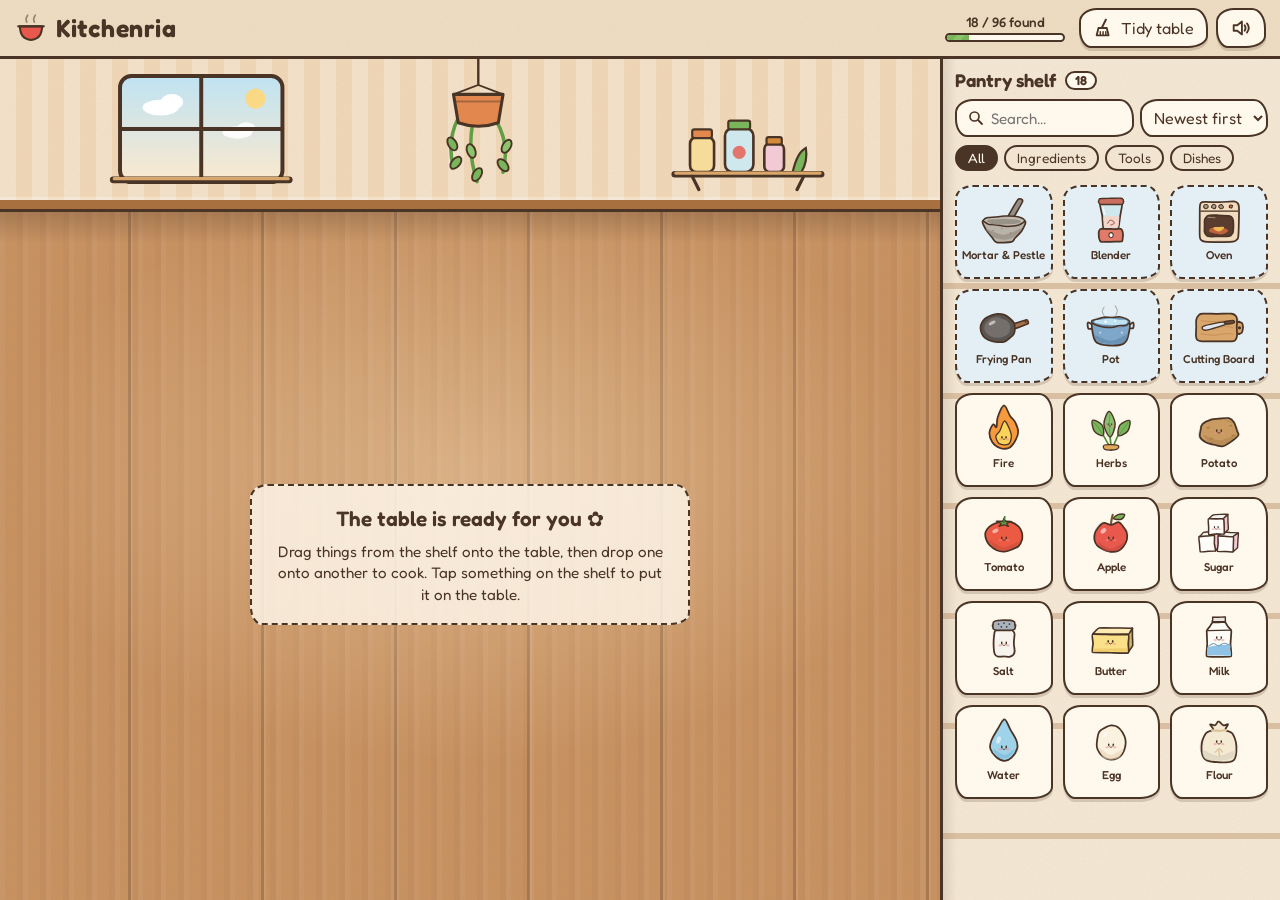
==== game/index.html @ b4787588 "Add one-file index.html that plays by double-clicking, no Terminal - dev/build-standalone.mjs packs " ====
<!doctype html>
<html lang="en">
<head>
  <meta charset="utf-8">
  <meta name="viewport" content="width=device-width, initial-scale=1, viewport-fit=cover">
  <title>Kitchenria</title>
  <meta name="description" content="A cosy cooking discovery game. Combine ingredients and tools to discover new dishes.">
  <meta name="theme-color" content="#f6ead6">
  <link rel="stylesheet" href="css/main.css">
  <script type="module" src="js/main.js"></script>
</head>
<body>
  <a class="skip-link" href="#table" data-i18n="a11y.skip">Skip to the table</a>

  <!-- ===== top bar ===== -->
  <header class="topbar">
    <h1 class="logo">
      <svg viewBox="0 0 40 40" aria-hidden="true"><path d="M7 18 Q7 33 20 34 Q33 33 33 18 Z" fill="#e8584c" stroke="#4a3426" stroke-width="2.4" stroke-linejoin="round"/><path d="M5 18 H35" stroke="#4a3426" stroke-width="2.6" stroke-linecap="round"/><path d="M15 13 q-2 -4 1 -8 M24 13 q-2 -4 1 -8" fill="none" stroke="#4a3426" stroke-width="2" stroke-linecap="round" opacity=".5"/></svg>
      <span data-i18n="app.title">Kitchenria</span>
    </h1>
    <div class="found" aria-live="polite">
      <span id="found-text">…</span>
      <span class="found-track" aria-hidden="true"><span id="found-bar"></span></span>
    </div>
    <div class="top-actions">
      <button id="btn-clear" class="icon-btn" type="button" data-i18n-attr="title:top.clearHint;aria-label:top.clear">
        <svg viewBox="0 0 24 24" aria-hidden="true"><path d="M14 3 L10 11" stroke-width="2.2"/><path d="M6 12 h9 l2 8 h-13 z" stroke-width="2"/><path d="M8 16 v3 M11 16 v3 M14 16 v3" stroke-width="1.6"/></svg>
        <span class="btn-label" data-i18n="top.clear">Tidy table</span>
      </button>
      <button id="btn-sound" class="icon-btn" type="button" aria-pressed="true" data-i18n-attr="aria-label:top.sound">
        <svg viewBox="0 0 24 24" aria-hidden="true"><path d="M4 9 h4 l5 -4 v14 l-5 -4 h-4 z" stroke-width="2"/><path class="wave" d="M16 9 q2 3 0 6 M18.5 7 q4 5 0 10" stroke-width="2"/><path class="cross" d="M16 9 l5 6 M21 9 l-5 6" stroke-width="2"/></svg>
      </button>
    </div>
  </header>

  <main class="layout">
    <!-- ===== kitchen scene: back wall + table ===== -->
    <section class="scene" aria-labelledby="table-title">
      <div class="wall" aria-hidden="true">
        <svg class="window" viewBox="0 0 160 110">
          <defs>
            <linearGradient id="sky" x1="0" y1="0" x2="0" y2="1"><stop offset="0" stop-color="#bfe3f2"/><stop offset="1" stop-color="#fbe9cf"/></linearGradient>
            <clipPath id="glass"><rect x="8" y="8" width="144" height="94" rx="10"/></clipPath>
          </defs>
          <rect x="8" y="8" width="144" height="94" rx="10" fill="url(#sky)" stroke="#4a3426" stroke-width="3.5"/>
          <g clip-path="url(#glass)"><g class="cloud"><ellipse cx="44" cy="36" rx="16" ry="7" fill="#fff"/><ellipse cx="54" cy="31" rx="10" ry="7" fill="#fff"/></g>
          <g class="cloud slow"><ellipse cx="112" cy="58" rx="13" ry="5.5" fill="#fff" opacity=".9"/><ellipse cx="120" cy="54" rx="8" ry="5" fill="#fff" opacity=".9"/></g>
          </g>
          <circle cx="128" cy="28" r="9" fill="#ffd77a" opacity=".9"/>
          <path d="M80 9 V101 M9 55 H151" stroke="#4a3426" stroke-width="3.5"/>
          <path d="M2 100 H158" stroke="#4a3426" stroke-width="6" stroke-linecap="round"/>
          <path d="M3 99 H157" stroke="#d9a66b" stroke-width="3" stroke-linecap="round"/>
        </svg>
        <svg class="plant" viewBox="0 0 70 110">
          <path d="M35 0 V22" stroke="#4a3426" stroke-width="2"/>
          <g class="sway">
            <path d="M18 50 Q8 70 14 92 M30 56 Q26 80 34 104 M50 52 Q62 72 56 96" fill="none" stroke="#5f9e45" stroke-width="3" stroke-linecap="round"/>
            <ellipse cx="13" cy="72" rx="6" ry="3.5" fill="#79b55a" stroke="#4a3426" stroke-width="1.6" transform="rotate(60 13 72)"/>
            <ellipse cx="16" cy="88" rx="6" ry="3.5" fill="#79b55a" stroke="#4a3426" stroke-width="1.6" transform="rotate(-50 16 88)"/>
            <ellipse cx="29" cy="78" rx="6" ry="3.5" fill="#8cc46c" stroke="#4a3426" stroke-width="1.6" transform="rotate(70 29 78)"/>
            <ellipse cx="34" cy="98" rx="6" ry="3.5" fill="#79b55a" stroke="#4a3426" stroke-width="1.6" transform="rotate(-60 34 98)"/>
            <ellipse cx="59" cy="74" rx="6" ry="3.5" fill="#8cc46c" stroke="#4a3426" stroke-width="1.6" transform="rotate(-60 59 74)"/>
            <ellipse cx="56" cy="90" rx="6" ry="3.5" fill="#79b55a" stroke="#4a3426" stroke-width="1.6" transform="rotate(50 56 90)"/>
            <path d="M14 30 H56 L52 54 Q35 60 18 54 Z" fill="#e2884f" stroke="#4a3426" stroke-width="2.6" stroke-linejoin="round"/>
            <path d="M16 36 H54" stroke="#4a3426" stroke-width="1.6" opacity=".4"/>
            <path d="M14 30 L35 22 L56 30" fill="none" stroke="#4a3426" stroke-width="1.6"/>
          </g>
        </svg>
        <svg class="jars" viewBox="0 0 150 80">
          <rect x="22" y="22" width="22" height="32" rx="6" fill="#f6dc9a" stroke="#4a3426" stroke-width="2.4"/><rect x="24" y="15" width="18" height="8" rx="2" fill="#e2884f" stroke="#4a3426" stroke-width="2"/>
          <rect x="54" y="14" width="26" height="40" rx="7" fill="#cfe8ee" stroke="#4a3426" stroke-width="2.4"/><rect x="57" y="7" width="20" height="8" rx="2" fill="#79b55a" stroke="#4a3426" stroke-width="2"/><circle cx="67" cy="36" r="6" fill="#e8584c" opacity=".8"/>
          <rect x="90" y="28" width="18" height="26" rx="5" fill="#f2c9d4" stroke="#4a3426" stroke-width="2.4"/><rect x="92" y="22" width="14" height="7" rx="2" fill="#d48a3a" stroke="#4a3426" stroke-width="2"/>
          <path d="M116 54 q4 -18 12 -22 q2 12 -4 22" fill="#79b55a" stroke="#4a3426" stroke-width="2"/>
          <path d="M8 56 H142" stroke="#4a3426" stroke-width="6" stroke-linecap="round"/><path d="M9 55 H141" stroke="#d9a66b" stroke-width="3" stroke-linecap="round"/>
          <path d="M24 58 L30 70 M126 58 L120 70" stroke="#4a3426" stroke-width="3" stroke-linecap="round"/>
        </svg>
      </div>

      <h2 id="table-title" class="visually-hidden" data-i18n="table.label">Kitchen table</h2>
      <div id="table" class="table" role="application" data-i18n-attr="aria-label:table.label">
        <p id="table-hint" class="table-hint">
          <span class="hint-big" data-i18n="table.empty">The table is ready for you ✿</span>
          <span data-i18n="table.hint"></span>
        </p>
      </div>
      <div id="toasts" class="toasts" aria-live="polite"></div>
    </section>

    <!-- ===== pantry shelf (inventory) ===== -->
    <aside id="shelf" class="shelf" aria-labelledby="shelf-title">
      <div class="shelf-head">
        <button id="shelf-toggle" class="shelf-toggle" type="button" aria-expanded="true" aria-controls="shelf-body">
          <h2 id="shelf-title"><span class="long" data-i18n="shelf.title">Pantry shelf</span><span class="short" data-i18n="shelf.toggle">Shelf</span> <span id="shelf-count" class="count">0</span></h2>
        </button>
        <div class="shelf-tools">
          <label class="search">
            <svg viewBox="0 0 24 24" aria-hidden="true"><circle cx="10" cy="10" r="6" stroke-width="2.2"/><path d="M15 15 L20 20" stroke-width="2.4"/></svg>
            <input id="shelf-search" type="search" autocomplete="off" data-i18n-attr="placeholder:shelf.search;aria-label:shelf.search">
          </label>
          <select id="shelf-sort" data-i18n-attr="aria-label:shelf.sort">
            <option value="found" data-i18n="shelf.sort.found">Newest first</option>
            <option value="oldest" data-i18n="shelf.sort.oldest">Oldest first</option>
            <option value="az" data-i18n="shelf.sort.az">A to Z</option>
            <option value="type" data-i18n="shelf.sort.type">By kind</option>
          </select>
        </div>
      </div>
      <div id="shelf-body" class="shelf-body">
        <div class="filters" role="group" data-i18n-attr="aria-label:shelf.filter">
          <button type="button" data-filter="all" data-i18n="shelf.filter.all">All</button>
          <button type="button" data-filter="ingredient" data-i18n="shelf.filter.ingredient">Ingredients</button>
          <button type="button" data-filter="tool" data-i18n="shelf.filter.tool">Tools</button>
          <button type="button" data-filter="dish" data-i18n="shelf.filter.dish">Dishes</button>
        </div>
        <div id="shelf-grid" class="shelf-grid"></div>
      </div>
    </aside>
  </main>

  <!-- floating layers -->
  <div id="drag-layer" class="drag-layer"></div>
  <div id="fx-layer" class="fx-layer" aria-hidden="true"></div>

  <div id="boot-error" class="boot-error" hidden>
    <p><strong>Oh no, the kitchen didn’t open.</strong></p>
    <p>This copy of the game only works from a website. To play straight from your computer, double-click the <em>index.html</em> in the main Kitchenria folder instead (the one next to README).</p>
  </div>
  <script data-web-only>
    // Opening this file straight from the Finder can't load the game's modules; explain kindly.
    if (location.protocol === 'file:') document.getElementById('boot-error').hidden = false;
  </script>
  <noscript><div class="boot-error"><p>Kitchenria needs JavaScript turned on.</p></div></noscript>
</body>
</html>
---- game/css/main.css ----
/* =====================================================================
   Kitchenria — main stylesheet
   Sections: 1 colours & base · 2 top bar · 3 layout · 4 wall · 5 table
             6 chips · 7 shelf · 8 toasts & sparkles · 9 animations
             10 small screens · 11 reduced motion
   ===================================================================== */

/* ---------- 1. colours & base ---------- */
@font-face {
  font-family: 'Fredoka';
  src: url('../fonts/fredoka.woff2') format('woff2');
  font-weight: 300 700;
  font-display: swap;
}

:root {
  --ink: #4a3426;          /* the "pen" colour for outlines and text */
  --ink-soft: rgba(74, 52, 38, 0.18);
  --paper: #f6ead6;
  --paper-2: #efdfc4;
  --cream: #fff8ec;
  --wood: #c99260;
  --wood-dark: #a8703f;
  --red: #e8584c;
  --green: #79b55a;
  --blue: #7fb6d6;
  --sun: #ffd45e;
  --chip: 104px;           /* size of things on the table (table.js reads this) */
  --tile: 78px;
  --radius-wobbly: 18px 14px 20px 12px / 14px 20px 12px 18px;
  --font: 'Fredoka', ui-rounded, 'SF Pro Rounded', 'Nunito', 'Segoe UI', system-ui, sans-serif;
  --text-scale: 1;
  /* paper grain, drawn by the browser (no image file needed) */
  --grain: url("data:image/svg+xml,%3Csvg xmlns='http://www.w3.org/2000/svg' width='180' height='180'%3E%3Cfilter id='n'%3E%3CfeTurbulence type='fractalNoise' baseFrequency='.85' numOctaves='2' stitchTiles='stitch'/%3E%3CfeColorMatrix values='0 0 0 0 .29 0 0 0 0 .2 0 0 0 0 .15 0 0 0 .09 0'/%3E%3C/filter%3E%3Crect width='100%25' height='100%25' filter='url(%23n)'/%3E%3C/svg%3E");
  color-scheme: light;
}

* { box-sizing: border-box; }
html, body { height: 100%; margin: 0; }
body {
  font-family: var(--font);
  font-size: calc(16px * var(--text-scale));
  color: var(--ink);
  background: var(--paper) var(--grain);
  overflow: hidden;
  display: grid;
  grid-template-rows: auto 1fr;
  height: 100dvh;
  -webkit-tap-highlight-color: transparent;
  user-select: none;
  -webkit-user-select: none;
}
button, input, select { font: inherit; color: inherit; }
button { cursor: pointer; }
svg { overflow: visible; }

:focus-visible { outline: 3px dashed var(--red); outline-offset: 3px; border-radius: 12px; }
.visually-hidden { position: absolute !important; width: 1px; height: 1px; overflow: hidden; clip: rect(0 0 0 0); white-space: nowrap; }
.skip-link { position: absolute; left: 8px; top: -60px; z-index: 50; background: var(--cream); border: 2px solid var(--ink); padding: 6px 12px; border-radius: 10px; }
.skip-link:focus { top: 8px; }

/* ---------- 2. top bar ---------- */
.topbar {
  display: flex; align-items: center; gap: 14px;
  padding: 8px max(14px, env(safe-area-inset-right)) 8px max(14px, env(safe-area-inset-left));
  background: var(--paper-2) var(--grain);
  border-bottom: 3px solid var(--ink);
  position: relative; z-index: 5;
}
.logo { display: flex; align-items: center; gap: 8px; margin: 0; font-size: 1.55rem; font-weight: 650; letter-spacing: .5px; }
.logo svg { width: 34px; height: 34px; }
.found { display: flex; flex-direction: column; gap: 3px; font-size: .85rem; font-weight: 500; margin-left: auto; min-width: 120px; text-align: center; }
.found-track { display: block; height: 9px; border: 2px solid var(--ink); border-radius: 99px; background: var(--cream); overflow: hidden; }
#found-bar { display: block; height: 100%; width: 0; background: repeating-linear-gradient(-45deg, var(--green) 0 6px, #8cc46c 6px 12px); transition: width .6s ease; }
.top-actions { display: flex; gap: 8px; }
.icon-btn {
  display: inline-flex; align-items: center; gap: 6px;
  min-height: 40px; padding: 6px 12px;
  background: var(--cream); border: 2.5px solid var(--ink); border-radius: var(--radius-wobbly);
  box-shadow: 0 3px 0 var(--ink-soft);
  transition: transform .12s ease, box-shadow .12s ease;
}
.icon-btn:hover { transform: translateY(-1px); box-shadow: 0 4px 0 var(--ink-soft); }
.icon-btn:active { transform: translateY(2px); box-shadow: 0 1px 0 var(--ink-soft); }
.icon-btn svg { width: 22px; height: 22px; fill: none; stroke: var(--ink); stroke-linecap: round; stroke-linejoin: round; }
#btn-sound .cross { display: none; }
#btn-sound.off .cross { display: inline; }
#btn-sound.off .wave { display: none; }

/* ---------- 3. layout ---------- */
.layout {
  display: grid;
  grid-template-columns: minmax(0, 1fr) minmax(260px, 340px);
  min-height: 0;
}
.scene { position: relative; display: flex; flex-direction: column; min-height: 0; min-width: 0; }

/* ---------- 4. the back wall ---------- */
.wall {
  flex: 0 0 auto;
  height: clamp(78px, 17vh, 150px);
  display: flex; align-items: flex-end; justify-content: space-around;
  padding: 0 4%;
  background:
    var(--grain),
    repeating-linear-gradient(90deg, rgba(255, 255, 255, .28) 0 16px, transparent 16px 32px),
    #f2d9b8;
  border-bottom: 9px solid var(--wood-dark);
  box-shadow: inset 0 -3px 0 rgba(255, 255, 255, .25), 0 3px 0 var(--ink);
  position: relative; z-index: 1;
  overflow: hidden;
}
.wall .window { height: 88%; align-self: center; }
.wall .plant { height: 92%; align-self: flex-start; }
.wall .jars { height: 62%; }
.plant .sway { transform-origin: 35px 22px; animation: sway 7s ease-in-out infinite; }
.window .cloud { animation: drift 38s linear infinite; }
.window .cloud.slow { animation-duration: 60s; animation-delay: -20s; }

/* ---------- 5. the table ---------- */
.table {
  flex: 1 1 auto;
  position: relative;
  overflow: hidden;
  touch-action: none;
  background:
    radial-gradient(ellipse 70% 60% at 50% 38%, rgba(255, 238, 205, .34), transparent 70%),
    linear-gradient(to bottom, rgba(74, 52, 38, .28), transparent 34px),
    var(--grain),
    repeating-linear-gradient(90deg, transparent 0 128px, rgba(74, 52, 38, .26) 128px 131px, rgba(255, 255, 255, .08) 131px 133px),
    repeating-linear-gradient(90deg, rgba(255, 255, 255, .045) 0 5px, transparent 5px 17px, rgba(74, 52, 38, .04) 17px 23px),
    var(--wood);
}
.table-hint {
  position: absolute; inset: 0; margin: auto;
  width: min(440px, 86%); height: fit-content;
  display: flex; flex-direction: column; gap: 8px;
  padding: 18px 22px; text-align: center; line-height: 1.4;
  background: rgba(255, 248, 236, .82); border: 2.5px dashed var(--ink); border-radius: var(--radius-wobbly);
  font-size: .95rem; pointer-events: none;
}
.table-hint[hidden] { display: none; }
.hint-big { font-size: 1.3rem; font-weight: 600; }

/* ---------- 6. chips (things on the table) ---------- */
.chip {
  position: absolute;
  width: var(--chip);
  translate: -50% -50%;
  display: flex; flex-direction: column; align-items: center;
  padding: 0; border: 0; background: none;
  touch-action: none;
  transition: scale .2s ease, opacity .2s ease, filter .2s ease;
  z-index: 1;
}
.chip:hover { z-index: 2; }
.chip-art {
  display: block;
  width: calc(var(--chip) * .8); height: calc(var(--chip) * .8);
  transform-origin: 50% 90%;
  filter: drop-shadow(0 5px 0 rgba(74, 52, 38, .2));
  transition: transform .15s ease;
}
.doodle { width: 100%; height: 100%; display: block; }
.doodle-img { object-fit: contain; }
.chip-name {
  margin-top: -3px;
  max-width: calc(var(--chip) * 1.5);
  padding: 1px 9px 2px;
  font-size: calc(.74rem * var(--text-scale)); font-weight: 550; line-height: 1.25;
  white-space: nowrap; overflow: hidden; text-overflow: ellipsis;
  background: var(--cream); border: 2px solid var(--ink); border-radius: 99px;
}
.chip.type-tool .chip-name { background: #e3eff5; border-style: dashed; }
.chip.type-dish .chip-name { background: #fff1c9; }
.chip:hover .chip-art { transform: translateY(-2px) rotate(-2deg); }
.chip.target .chip-art { transform: scale(1.14); filter: drop-shadow(0 0 0 transparent) drop-shadow(0 0 10px rgba(255, 230, 140, .95)); }
.chip.target .chip-name { background: var(--sun); }
.chip.selected .chip-art { transform: translateY(-6px) scale(1.06); }
.chip.selected::before {
  content: ''; position: absolute; left: 50%; top: 40%; translate: -50% -50%;
  width: calc(var(--chip) * .98); height: calc(var(--chip) * .98);
  border: 3px dashed var(--red); border-radius: 50%;
  animation: spin 9s linear infinite;
}
.chip.lifted { opacity: .25; }
.chip.vanish { scale: .1; opacity: 0; pointer-events: none; }
.chip.dragging { position: fixed; z-index: 100; pointer-events: none; scale: 1.08; rotate: -4deg; }
.chip.dragging .chip-art { filter: drop-shadow(0 14px 4px rgba(74, 52, 38, .22)); }
.chip.is-new::after {
  content: attr(data-new-label);
  position: absolute; top: -6px; right: -4px;
  padding: 1px 7px; font-size: .7rem; font-weight: 650; color: #fff;
  background: var(--red); border: 2px solid var(--ink); border-radius: 99px; rotate: 10deg;
  animation: pulse 1.2s ease-in-out infinite;
}
.chip .steam-wisp { animation: steam 2.8s ease-in-out infinite; }
.chip .steam-wisp.w1 { animation-delay: -.9s; }
.chip .steam-wisp.w2 { animation-delay: -1.8s; }
.chip .eye { transform-box: fill-box; transform-origin: center; animation: blink 6s infinite; animation-delay: var(--blink, 0s); }

.drag-layer, .fx-layer { position: fixed; inset: 0; pointer-events: none; z-index: 90; }
.fx-layer { z-index: 95; }

/* ---------- 7. the pantry shelf ---------- */
.shelf {
  min-width: 0;
  display: flex; flex-direction: column; min-height: 0;
  background:
    var(--grain),
    linear-gradient(90deg, rgba(74, 52, 38, .12), transparent 14px),
    var(--paper);
  border-left: 3px solid var(--ink);
  position: relative; z-index: 3;
}
.shelf-head { padding: 10px 12px 6px; display: flex; flex-direction: column; gap: 8px; }
.shelf-toggle { all: unset; cursor: default; }
.shelf-toggle h2 { margin: 0; font-size: 1.15rem; font-weight: 620; display: flex; align-items: center; gap: 8px; }
.shelf-toggle .short { display: none; }
.count { font-size: .8rem; padding: 0 8px; border: 2px solid var(--ink); border-radius: 99px; background: var(--cream); }
.shelf-tools { display: flex; gap: 6px; }
.search {
  flex: 1; display: flex; align-items: center; gap: 6px; min-width: 0;
  padding: 0 10px; background: var(--cream); border: 2.5px solid var(--ink); border-radius: var(--radius-wobbly);
}
.search svg { width: 18px; height: 18px; flex: none; fill: none; stroke: var(--ink); stroke-linecap: round; }
.search input { flex: 1; min-width: 0; border: 0; background: none; padding: 7px 0; outline: none; font-size: .95rem; }
.shelf-tools select {
  max-width: 42%;
  padding: 6px 8px; background: var(--cream); border: 2.5px solid var(--ink); border-radius: var(--radius-wobbly);
}
.shelf-body { display: flex; flex-direction: column; min-height: 0; flex: 1; }
.filters { display: flex; gap: 6px; padding: 2px 12px 8px; overflow-x: auto; scrollbar-width: none; }
.filters button {
  flex: none; padding: 3px 11px; font-size: .85rem;
  background: transparent; border: 2px solid var(--ink); border-radius: 99px;
}
.filters button[aria-pressed="true"] { background: var(--ink); color: var(--cream); }

.shelf-grid {
  flex: 1; min-height: 0;
  overflow-y: auto; overscroll-behavior: contain;
  display: grid; grid-template-columns: repeat(auto-fill, minmax(var(--tile), 1fr)); align-content: start;
  gap: 10px; padding: 6px 12px 18px;
  /* wooden shelf boards behind the tiles */
  background: repeating-linear-gradient(to bottom, transparent 0 104px, rgba(168, 112, 63, .32) 104px 110px);
  background-attachment: local;
  scrollbar-width: thin; scrollbar-color: var(--wood-dark) transparent;
}
.tile {
  position: relative;
  display: flex; flex-direction: column; align-items: center; gap: 2px;
  padding: 6px 4px 6px; min-height: 94px;
  background: var(--cream); border: 2.5px solid var(--ink); border-radius: var(--radius-wobbly);
  box-shadow: 0 3px 0 var(--ink-soft);
  touch-action: pan-y; /* side shelf scrolls up/down; sideways pulls an item out */
  transition: transform .12s ease, box-shadow .12s ease;
}
.tile:hover { transform: translateY(-2px) rotate(-1deg); box-shadow: 0 5px 0 var(--ink-soft); }
.tile:active { transform: translateY(1px); }
.tile-art { width: 54px; height: 54px; flex: none; pointer-events: none; }
.tile-name { font-size: calc(.72rem * var(--text-scale)); font-weight: 520; line-height: 1.15; text-align: center; pointer-events: none;
  display: -webkit-box; -webkit-line-clamp: 2; line-clamp: 2; -webkit-box-orient: vertical; overflow: hidden; }
.tile.type-tool { background: #e3eff5; border-style: dashed; }
.tile.type-dish { background: #fff6dc; }
.tag-new {
  position: absolute; top: -8px; right: -6px; z-index: 1;
  padding: 0 6px; font-size: .66rem; font-weight: 650; color: #fff;
  background: var(--red); border: 2px solid var(--ink); border-radius: 99px; rotate: 8deg;
  animation: pulse 1.6s ease-in-out infinite;
}
.shelf-empty { grid-column: 1 / -1; text-align: center; opacity: .7; padding: 20px 8px; }

/* ---------- 8. toasts & sparkles ---------- */
.toasts {
  position: absolute; z-index: 20;
  top: calc(clamp(78px, 17vh, 150px) + 18px); left: 50%; translate: -50% 0;
  width: min(420px, 92%);
  display: flex; flex-direction: column; align-items: center; gap: 8px;
  pointer-events: none;
}
.toast {
  display: flex; align-items: center; gap: 12px;
  padding: 8px 16px; max-width: 100%;
  background: var(--cream); border: 2.5px solid var(--ink); border-radius: var(--radius-wobbly);
  box-shadow: 0 4px 0 var(--ink-soft);
  font-size: .9rem; line-height: 1.3;
  animation: toast-in .35s cubic-bezier(.3, 1.6, .5, 1);
}
.toast.leaving { opacity: 0; translate: 0 -8px; transition: opacity .35s ease, translate .35s ease; }
.toast-text { display: flex; flex-direction: column; }
.toast-text strong { font-weight: 620; font-size: 1.05rem; }
.toast-new { background: #fff3c4; padding: 10px 18px 10px 12px; }
.toast-art { width: 58px; height: 58px; flex: none; animation: wiggle 1.2s ease-in-out 2; }
.toast-soft { background: rgba(255, 248, 236, .92); font-size: .85rem; }

.spark {
  position: fixed; width: 14px; height: 14px; translate: -50% -50%;
  background: var(--c);
  clip-path: polygon(50% 0, 61% 39%, 100% 50%, 61% 61%, 50% 100%, 39% 61%, 0 50%, 39% 39%);
  filter: drop-shadow(0 0 1px var(--ink));
  animation: spark .85s cubic-bezier(.2, .8, .3, 1) forwards;
}
.spark-ring {
  position: fixed; width: 20px; height: 20px; translate: -50% -50%;
  border: 3px solid var(--sun); border-radius: 50%;
  animation: ring .7s ease-out forwards;
}

.boot-error {
  position: fixed; inset: 0; z-index: 200; display: grid; place-content: center; text-align: center;
  padding: 24px; background: var(--paper) var(--grain); font-size: 1.1rem; line-height: 1.5;
}
.boot-error[hidden] { display: none; }

/* ---------- 9. animations ---------- */
.chip.pop .chip-art { animation: pop .45s cubic-bezier(.3, 1.6, .5, 1); }
.chip.squash .chip-art { animation: squash .4s ease-out; }
.chip.wiggle .chip-art { animation: wiggle .45s ease-in-out; }

@keyframes pop { 0% { transform: scale(.2); } 60% { transform: scale(1.22, .9); } 80% { transform: scale(.95, 1.06); } 100% { transform: scale(1); } }
@keyframes squash { 0% { transform: scale(1.2, .8); } 40% { transform: scale(.92, 1.1); } 70% { transform: scale(1.04, .97); } 100% { transform: scale(1); } }
@keyframes wiggle { 0%, 100% { transform: rotate(0); } 25% { transform: rotate(-9deg); } 50% { transform: rotate(7deg); } 75% { transform: rotate(-4deg); } }
@keyframes spark { from { transform: scale(var(--s)) rotate(0); opacity: 1; } to { transform: translate(var(--dx), var(--dy)) scale(0) rotate(200deg); opacity: .6; } }
@keyframes ring { from { width: 20px; height: 20px; opacity: .9; } to { width: 170px; height: 170px; opacity: 0; border-width: 1px; } }
@keyframes toast-in { from { opacity: 0; translate: 0 -14px; scale: .9; } to { opacity: 1; translate: 0 0; scale: 1; } }
@keyframes pulse { 0%, 100% { scale: 1; } 50% { scale: 1.12; } }
@keyframes spin { to { rotate: 360deg; } }
@keyframes sway { 0%, 100% { transform: rotate(-3deg); } 50% { transform: rotate(3deg); } }
@keyframes drift { from { transform: translateX(-60px); } to { transform: translateX(120px); } }
@keyframes steam { 0% { transform: translateY(2px); opacity: 0; } 30% { opacity: .4; } 100% { transform: translateY(-9px); opacity: 0; } }
@keyframes blink { 0%, 95%, 100% { transform: scaleY(1); } 97% { transform: scaleY(.1); } }

/* ---------- 10. small screens: shelf moves to the bottom ---------- */
@media (max-width: 760px), (max-height: 520px) and (orientation: portrait) {
  :root { --chip: 88px; --tile: 70px; }
  .topbar { gap: 8px; padding-top: max(6px, env(safe-area-inset-top)); }
  .logo { font-size: 1.2rem; }
  .logo svg { width: 28px; height: 28px; }
  .found { min-width: 90px; font-size: .75rem; }
  .btn-label { display: none; }
  .icon-btn { padding: 6px 9px; }
  .layout { grid-template-columns: minmax(0, 1fr); grid-template-rows: minmax(0, 1fr) auto; }
  .wall { height: clamp(64px, 12vh, 100px); }
  .toasts { top: calc(clamp(64px, 12vh, 100px) + 10px); }
  .shelf { border-left: 0; border-top: 3px solid var(--ink); padding-bottom: env(safe-area-inset-bottom); }
  .shelf-head { flex-direction: row; align-items: center; gap: 8px; padding: 8px 10px 4px; }
  .shelf-toggle { cursor: pointer; flex: none; }
  .shelf-toggle h2 { font-size: 1rem; }
  .shelf-toggle .long { display: none; }
  .shelf-toggle .short { display: inline; }
  .search input { font-size: 16px; } /* 16px stops iPhones from zooming in */
  .shelf-toggle h2::after { content: '▾'; font-size: .9rem; transition: rotate .2s; }
  .shelf.folded .shelf-toggle h2::after { rotate: 180deg; }
  .shelf.folded .shelf-body { display: none; }
  .shelf-tools { flex: 1; min-width: 0; }
  .shelf-tools select { max-width: none; flex: none; font-size: .8rem; padding: 6px 4px; }
  .filters { padding: 2px 10px 6px; }
  /* tiles scroll sideways in two rows; pulling a tile upwards drags it onto the table */
  .shelf-grid {
    flex: none; height: calc(2 * 92px + 22px);
    grid-auto-flow: column; grid-template-columns: none; grid-template-rows: repeat(2, 88px); grid-auto-columns: var(--tile);
    overflow-x: auto; overflow-y: hidden; gap: 8px; padding: 6px 10px 12px;
    background: none;
  }
  .tile { min-height: 0; touch-action: pan-x; padding: 4px 3px; }
  .tile-art { width: 46px; height: 46px; }
}

/* ---------- 11. reduced motion ---------- */
@media (prefers-reduced-motion: reduce) {
  *, *::before, *::after { animation-duration: .001ms !important; animation-iteration-count: 1 !important; transition-duration: .001ms !important; }
}
.reduce-motion *, .reduce-motion *::before, .reduce-motion *::after { animation-duration: .001ms !important; animation-iteration-count: 1 !important; transition-duration: .001ms !important; }
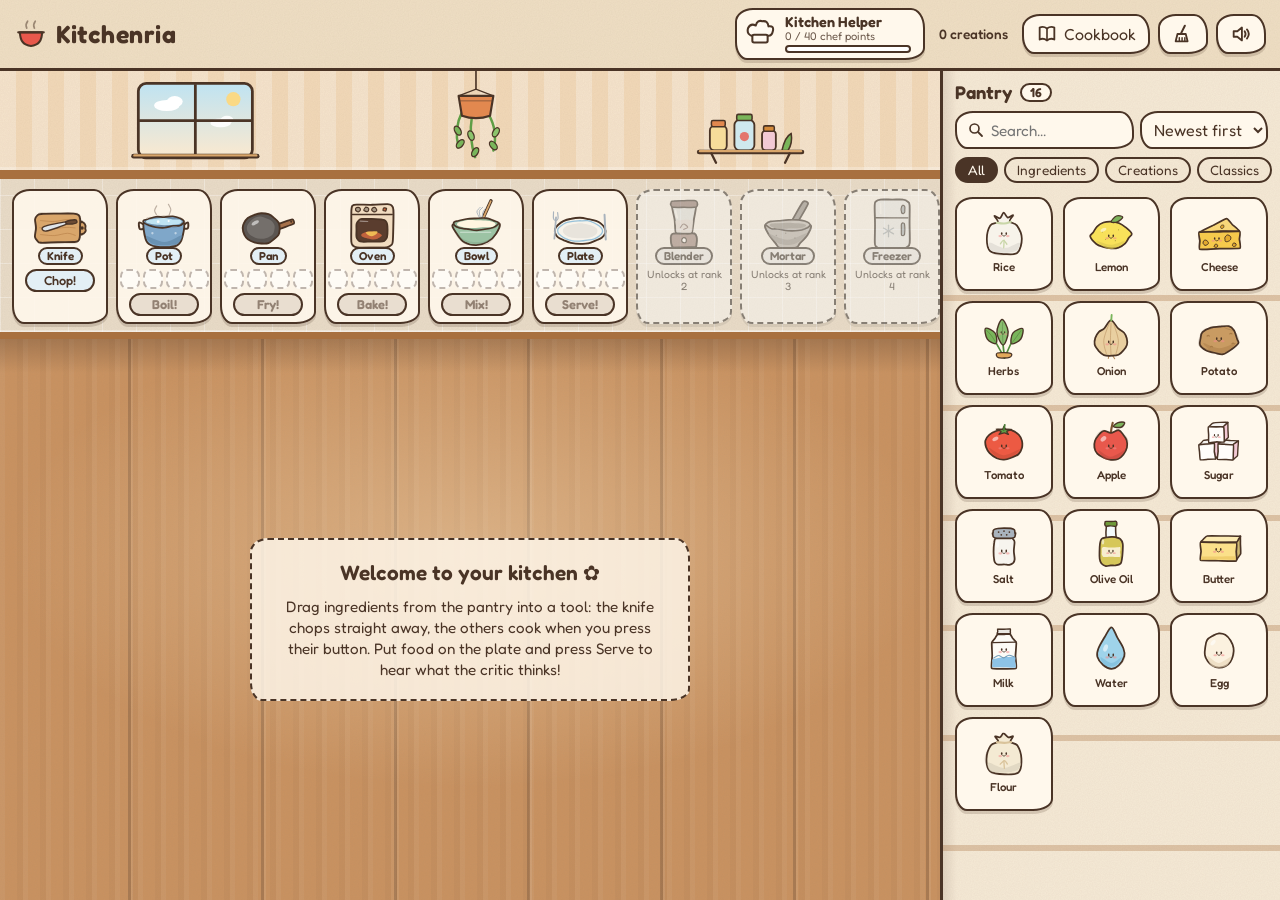
==== commit 35904404: "Rework into an Infinite Kitchen-style cooking game Replace the Infinite Craft pair-combining with a " ====
--- a/game/index.html
+++ b/game/index.html
@@ -4,7 +4,7 @@
   <meta charset="utf-8">
   <meta name="viewport" content="width=device-width, initial-scale=1, viewport-fit=cover">
   <title>Kitchenria</title>
-  <meta name="description" content="A cosy cooking discovery game. Combine ingredients and tools to discover new dishes.">
+  <meta name="description" content="A cosy cooking game with endless recipes. Chop, boil, fry and bake anything, then serve it to the critic.">
   <meta name="theme-color" content="#f6ead6">
   <link rel="stylesheet" href="css/main.css">
   <script type="module" src="js/main.js"></script>
@@ -18,14 +18,21 @@
       <svg viewBox="0 0 40 40" aria-hidden="true"><path d="M7 18 Q7 33 20 34 Q33 33 33 18 Z" fill="#e8584c" stroke="#4a3426" stroke-width="2.4" stroke-linejoin="round"/><path d="M5 18 H35" stroke="#4a3426" stroke-width="2.6" stroke-linecap="round"/><path d="M15 13 q-2 -4 1 -8 M24 13 q-2 -4 1 -8" fill="none" stroke="#4a3426" stroke-width="2" stroke-linecap="round" opacity=".5"/></svg>
       <span data-i18n="app.title">Kitchenria</span>
     </h1>
-    <div class="found" aria-live="polite">
-      <span id="found-text">…</span>
-      <span class="found-track" aria-hidden="true"><span id="found-bar"></span></span>
-    </div>
+    <button id="btn-rank" class="rank-pill" type="button" aria-live="polite">
+      <span class="rank-hat" aria-hidden="true">
+        <svg viewBox="0 0 40 40"><path d="M10 22 Q4 20 6 13 Q9 7 15 10 Q17 3 23 5 Q29 4 30 11 Q37 10 35 17 Q34 22 30 22 Z" fill="#fffaf2" stroke="#4a3426" stroke-width="2.4" stroke-linejoin="round"/><rect x="11" y="21" width="18" height="9" rx="2" fill="#fffaf2" stroke="#4a3426" stroke-width="2.4"/></svg>
+      </span>
+      <span class="rank-text"><strong id="rank-name">…</strong><span id="rank-points">…</span></span>
+      <span class="rank-track" aria-hidden="true"><span id="rank-bar"></span></span>
+    </button>
+    <span id="creations-text" class="creations"></span>
     <div class="top-actions">
+      <button id="btn-book" class="icon-btn" type="button" data-i18n-attr="aria-label:top.book;title:top.book">
+        <svg viewBox="0 0 24 24" aria-hidden="true"><path d="M4 5 q4 -2 8 1 q4 -3 8 -1 v13 q-4 -2 -8 1 q-4 -3 -8 -1 z" stroke-width="2"/><path d="M12 6 v13" stroke-width="1.8"/></svg>
+        <span class="btn-label" data-i18n="top.book">Cookbook</span>
+      </button>
       <button id="btn-clear" class="icon-btn" type="button" data-i18n-attr="title:top.clearHint;aria-label:top.clear">
         <svg viewBox="0 0 24 24" aria-hidden="true"><path d="M14 3 L10 11" stroke-width="2.2"/><path d="M6 12 h9 l2 8 h-13 z" stroke-width="2"/><path d="M8 16 v3 M11 16 v3 M14 16 v3" stroke-width="1.6"/></svg>
-        <span class="btn-label" data-i18n="top.clear">Tidy table</span>
       </button>
       <button id="btn-sound" class="icon-btn" type="button" aria-pressed="true" data-i18n-attr="aria-label:top.sound">
         <svg viewBox="0 0 24 24" aria-hidden="true"><path d="M4 9 h4 l5 -4 v14 l-5 -4 h-4 z" stroke-width="2"/><path class="wave" d="M16 9 q2 3 0 6 M18.5 7 q4 5 0 10" stroke-width="2"/><path class="cross" d="M16 9 l5 6 M21 9 l-5 6" stroke-width="2"/></svg>
@@ -76,10 +83,11 @@
         </svg>
       </div>
 
-      <h2 id="table-title" class="visually-hidden" data-i18n="table.label">Kitchen table</h2>
+      <div id="stations" class="stations" role="group" data-i18n-attr="aria-label:stations.label"></div>
+      <h2 id="table-title" class="visually-hidden" data-i18n="table.label">Kitchen counter</h2>
       <div id="table" class="table" role="application" data-i18n-attr="aria-label:table.label">
         <p id="table-hint" class="table-hint">
-          <span class="hint-big" data-i18n="table.empty">The table is ready for you ✿</span>
+          <span class="hint-big" data-i18n="table.empty">Welcome to your kitchen ✿</span>
           <span data-i18n="table.hint"></span>
         </p>
       </div>
@@ -90,7 +98,7 @@
     <aside id="shelf" class="shelf" aria-labelledby="shelf-title">
       <div class="shelf-head">
         <button id="shelf-toggle" class="shelf-toggle" type="button" aria-expanded="true" aria-controls="shelf-body">
-          <h2 id="shelf-title"><span class="long" data-i18n="shelf.title">Pantry shelf</span><span class="short" data-i18n="shelf.toggle">Shelf</span> <span id="shelf-count" class="count">0</span></h2>
+          <h2 id="shelf-title"><span data-i18n="shelf.title">Pantry</span> <span id="shelf-count" class="count">0</span></h2>
         </button>
         <div class="shelf-tools">
           <label class="search">
@@ -109,13 +117,17 @@
         <div class="filters" role="group" data-i18n-attr="aria-label:shelf.filter">
           <button type="button" data-filter="all" data-i18n="shelf.filter.all">All</button>
           <button type="button" data-filter="ingredient" data-i18n="shelf.filter.ingredient">Ingredients</button>
-          <button type="button" data-filter="tool" data-i18n="shelf.filter.tool">Tools</button>
-          <button type="button" data-filter="dish" data-i18n="shelf.filter.dish">Dishes</button>
+          <button type="button" data-filter="creation" data-i18n="shelf.filter.creation">Creations</button>
+          <button type="button" data-filter="signature" data-i18n="shelf.filter.signature">Classics</button>
         </div>
         <div id="shelf-grid" class="shelf-grid"></div>
       </div>
     </aside>
   </main>
+
+  <!-- pop-up windows -->
+  <dialog id="review" class="sheet review"></dialog>
+  <dialog id="cookbook" class="sheet cookbook"></dialog>
 
   <!-- floating layers -->
   <div id="drag-layer" class="drag-layer"></div>
--- a/game/css/main.css
+++ b/game/css/main.css
@@ -25,7 +25,8 @@
   --green: #79b55a;
   --blue: #7fb6d6;
   --sun: #ffd45e;
-  --chip: 104px;           /* size of things on the table (table.js reads this) */
+  --chip: 96px;            /* size of things on the counter (table.js reads this) */
+  --gold: #f2b33a;
   --tile: 78px;
   --radius-wobbly: 18px 14px 20px 12px / 14px 20px 12px 18px;
   --font: 'Fredoka', ui-rounded, 'SF Pro Rounded', 'Nunito', 'Segoe UI', system-ui, sans-serif;
@@ -36,7 +37,7 @@
 }
 
 * { box-sizing: border-box; }
-html, body { height: 100%; margin: 0; }
+html, body { height: 100%; margin: 0; overflow: hidden; max-width: 100vw; }
 body {
   font-family: var(--font);
   font-size: calc(16px * var(--text-scale));
@@ -69,9 +70,21 @@
 }
 .logo { display: flex; align-items: center; gap: 8px; margin: 0; font-size: 1.55rem; font-weight: 650; letter-spacing: .5px; }
 .logo svg { width: 34px; height: 34px; }
-.found { display: flex; flex-direction: column; gap: 3px; font-size: .85rem; font-weight: 500; margin-left: auto; min-width: 120px; text-align: center; }
-.found-track { display: block; height: 9px; border: 2px solid var(--ink); border-radius: 99px; background: var(--cream); overflow: hidden; }
-#found-bar { display: block; height: 100%; width: 0; background: repeating-linear-gradient(-45deg, var(--green) 0 6px, #8cc46c 6px 12px); transition: width .6s ease; }
+.rank-pill {
+  margin-left: auto;
+  display: grid; grid-template-columns: auto 1fr; grid-template-rows: auto auto; column-gap: 8px; align-items: center;
+  padding: 4px 12px 5px 6px; min-width: 190px;
+  background: var(--cream); border: 2.5px solid var(--ink); border-radius: var(--radius-wobbly); box-shadow: 0 3px 0 var(--ink-soft);
+  text-align: left;
+}
+.rank-hat { grid-row: 1 / 3; width: 34px; height: 34px; }
+.rank-hat svg { width: 100%; height: 100%; }
+.rank-text { display: flex; flex-direction: column; line-height: 1.1; }
+.rank-text strong { font-size: .9rem; font-weight: 620; }
+.rank-text span { font-size: .7rem; opacity: .8; }
+.rank-track { display: block; height: 8px; margin-top: 3px; border: 2px solid var(--ink); border-radius: 99px; background: #fff; overflow: hidden; }
+#rank-bar { display: block; height: 100%; width: 0; background: repeating-linear-gradient(-45deg, var(--gold) 0 6px, #f6c95e 6px 12px); transition: width .6s ease; }
+.creations { font-size: .85rem; font-weight: 520; white-space: nowrap; }
 .top-actions { display: flex; gap: 8px; }
 .icon-btn {
   display: inline-flex; align-items: center; gap: 6px;
@@ -98,7 +111,7 @@
 /* ---------- 4. the back wall ---------- */
 .wall {
   flex: 0 0 auto;
-  height: clamp(78px, 17vh, 150px);
+  height: clamp(64px, 12vh, 118px);
   display: flex; align-items: flex-end; justify-content: space-around;
   padding: 0 4%;
   background:
@@ -117,7 +130,56 @@
 .window .cloud { animation: drift 38s linear infinite; }
 .window .cloud.slow { animation-duration: 60s; animation-delay: -20s; }
 
-/* ---------- 5. the table ---------- */
+/* ---------- 5a. cooking tools along the back of the counter ---------- */
+.stations {
+  flex: 0 0 auto;
+  display: flex; gap: 8px; align-items: stretch;
+  padding: 10px 12px 8px;
+  overflow-x: auto; overscroll-behavior-x: contain; scrollbar-width: thin; scrollbar-color: var(--wood-dark) transparent;
+  background:
+    var(--grain),
+    repeating-linear-gradient(90deg, rgba(255,255,255,.35) 0 1px, transparent 1px 34px),
+    repeating-linear-gradient(0deg, rgba(255,255,255,.35) 0 1px, transparent 1px 34px),
+    #e9dcc8;
+  border-bottom: 7px solid var(--wood-dark);
+  box-shadow: inset 0 -2px 0 rgba(255,255,255,.3);
+  position: relative; z-index: 2;
+}
+.station {
+  flex: 0 0 auto; width: 96px;
+  display: flex; flex-direction: column; align-items: center; gap: 4px;
+  padding: 4px 4px 6px;
+  background: rgba(255, 248, 236, .9); border: 2.5px solid var(--ink); border-radius: var(--radius-wobbly);
+  box-shadow: 0 3px 0 var(--ink-soft);
+  transition: transform .15s ease, box-shadow .15s ease, background .15s ease;
+}
+.station-drop { all: unset; cursor: pointer; position: relative; display: flex; flex-direction: column; align-items: center; width: 100%; border-radius: 12px; }
+.station-drop:focus-visible { outline: 3px dashed var(--red); outline-offset: 2px; }
+.station-art { display: block; width: 58px; height: 58px; }
+.station-name { margin-top: -6px; padding: 0 7px; font-size: .72rem; font-weight: 600; background: #e3eff5; border: 2px solid var(--ink); border-radius: 99px; }
+.station-slots { display: flex; gap: 3px; }
+.slot { width: 20px; height: 20px; padding: 0; border: 2px dashed rgba(74, 52, 38, .35); border-radius: 7px; background: rgba(255,255,255,.6); }
+.slot.full { border: 2px solid var(--ink); background: #fff; cursor: pointer; }
+.slot .doodle { width: 100%; height: 100%; }
+.station-go, .station-hint {
+  min-width: 70px; padding: 2px 10px; font-size: .8rem; font-weight: 620; text-align: center;
+  background: var(--red); color: #fff; border: 2px solid var(--ink); border-radius: 99px; box-shadow: 0 2px 0 var(--ink-soft);
+}
+.station-hint { background: #e3eff5; color: var(--ink); font-weight: 520; box-shadow: none; }
+.station-go:disabled { background: #e9ded0; color: rgba(74, 52, 38, .55); box-shadow: none; cursor: default; }
+.station-go:not(:disabled):hover { transform: translateY(-1px); }
+.op-plate .station-go:not(:disabled) { background: var(--gold); color: var(--ink); }
+.station.target, .has-selection .station:not(.locked) { background: #fff3c4; transform: translateY(-3px); box-shadow: 0 6px 0 var(--ink-soft); }
+.station.target { background: var(--sun); }
+.station.locked { opacity: .55; filter: grayscale(.8); border-style: dashed; }
+.station.locked .station-drop { cursor: default; }
+.station-lock { font-size: .66rem; text-align: center; line-height: 1.1; padding: 0 2px; }
+.station.cooking { animation: cook-shake .18s linear infinite; }
+.station.cooking .station-art { animation: cook-bob .5s ease-in-out infinite; }
+.station.squash .station-art { animation: squash .4s ease-out; }
+.station.wiggle { animation: wiggle .45s ease-in-out; }
+
+/* ---------- 5. the counter ---------- */
 .table {
   flex: 1 1 auto;
   position: relative;
@@ -171,8 +233,8 @@
   white-space: nowrap; overflow: hidden; text-overflow: ellipsis;
   background: var(--cream); border: 2px solid var(--ink); border-radius: 99px;
 }
-.chip.type-tool .chip-name { background: #e3eff5; border-style: dashed; }
-.chip.type-dish .chip-name { background: #fff1c9; }
+.chip.kind-creation .chip-name { background: #fff1c9; }
+.chip.is-sig .chip-name { background: var(--gold); }
 .chip:hover .chip-art { transform: translateY(-2px) rotate(-2deg); }
 .chip.target .chip-art { transform: scale(1.14); filter: drop-shadow(0 0 0 transparent) drop-shadow(0 0 10px rgba(255, 230, 140, .95)); }
 .chip.target .chip-name { background: var(--sun); }
@@ -261,8 +323,8 @@
 .tile-art { width: 54px; height: 54px; flex: none; pointer-events: none; }
 .tile-name { font-size: calc(.72rem * var(--text-scale)); font-weight: 520; line-height: 1.15; text-align: center; pointer-events: none;
   display: -webkit-box; -webkit-line-clamp: 2; line-clamp: 2; -webkit-box-orient: vertical; overflow: hidden; }
-.tile.type-tool { background: #e3eff5; border-style: dashed; }
-.tile.type-dish { background: #fff6dc; }
+.tile.kind-creation { background: #fff6dc; }
+.tile.is-sig { background: #ffe9a8; border-style: double; border-width: 4px; }
 .tag-new {
   position: absolute; top: -8px; right: -6px; z-index: 1;
   padding: 0 6px; font-size: .66rem; font-weight: 650; color: #fff;
@@ -273,8 +335,8 @@
 
 /* ---------- 8. toasts & sparkles ---------- */
 .toasts {
-  position: absolute; z-index: 20;
-  top: calc(clamp(78px, 17vh, 150px) + 18px); left: 50%; translate: -50% 0;
+  position: absolute; z-index: 20; flex-direction: column-reverse;
+  bottom: 14px; left: 50%; translate: -50% 0;
   width: min(420px, 92%);
   display: flex; flex-direction: column; align-items: center; gap: 8px;
   pointer-events: none;
@@ -293,6 +355,101 @@
 .toast-new { background: #fff3c4; padding: 10px 18px 10px 12px; }
 .toast-art { width: 58px; height: 58px; flex: none; animation: wiggle 1.2s ease-in-out 2; }
 .toast-soft { background: rgba(255, 248, 236, .92); font-size: .85rem; }
+.toast-sig { background: var(--gold); padding: 10px 18px 10px 12px; }
+.badge-icon { display: inline-grid; place-items: center; width: 40px; height: 40px; font-size: 1.4rem; background: var(--cream); border: 2.5px solid var(--ink); border-radius: 50%; }
+.badge-icon.big { width: 52px; height: 52px; font-size: 1.8rem; }
+.float-points {
+  position: fixed; translate: -50% 0; z-index: 96;
+  font-weight: 700; font-size: 1.1rem; color: var(--ink);
+  background: var(--gold); border: 2px solid var(--ink); border-radius: 99px; padding: 0 9px;
+  animation: float-up 1.4s ease-out forwards; pointer-events: none;
+}
+
+/* ---------- pop-up windows (review & cookbook) ---------- */
+dialog.sheet {
+  border: 0; padding: 0; background: transparent; color: var(--ink);
+  max-width: min(560px, 94vw); max-height: 92dvh; overflow: visible;
+}
+dialog.sheet::backdrop { background: rgba(74, 52, 38, .45); backdrop-filter: blur(2px); }
+dialog.sheet[open] { animation: toast-in .4s cubic-bezier(.3, 1.5, .5, 1); }
+.review-card, .book {
+  display: flex; flex-direction: column; align-items: center; gap: 8px;
+  max-height: 92dvh; overflow-y: auto;
+  padding: 18px 22px 20px;
+  background: var(--paper) var(--grain); border: 3px solid var(--ink); border-radius: 22px 18px 24px 16px / 18px 24px 16px 22px;
+  box-shadow: 0 8px 0 rgba(74, 52, 38, .25);
+}
+.review-title { margin: 0; font-size: .85rem; letter-spacing: 1.5px; text-transform: uppercase; opacity: .75; }
+.review-portrait { width: min(220px, 56vw); aspect-ratio: 1; rotate: -1.5deg; filter: drop-shadow(0 6px 0 rgba(74, 52, 38, .2)); }
+.review-dish { margin: 4px 0 0; font-size: 1.45rem; font-weight: 650; text-align: center; line-height: 1.2; }
+.pill { display: inline-block; vertical-align: middle; margin-left: 4px; padding: 0 8px; font-size: .72rem; font-weight: 650; border: 2px solid var(--ink); border-radius: 99px; rotate: 4deg; }
+.pill-new { background: var(--red); color: #fff; }
+.pill-sig { background: var(--gold); }
+.review-desc { margin: 0; text-align: center; opacity: .85; font-size: .95rem; }
+.review-stars { display: flex; align-items: center; gap: 4px; margin: 4px 0; }
+.star { width: 38px; height: 38px; opacity: 0; animation: star-in .35s cubic-bezier(.3, 1.8, .5, 1) forwards; animation-delay: calc(.45s + var(--i) * .22s); }
+.star svg { width: 100%; height: 100%; }
+.star-bg { fill: #efe3cf; stroke: var(--ink); stroke-width: 1.6; stroke-linejoin: round; }
+.star-fg { fill: var(--gold); stroke: var(--ink); stroke-width: 1.6; stroke-linejoin: round; }
+.review-score { margin-left: 6px; font-size: 1.6rem; font-weight: 700; }
+.review-critic { display: flex; align-items: flex-start; gap: 12px; width: 100%; }
+.critic-face { flex: none; width: 74px; height: 74px; }
+.review-critic blockquote { margin: 0; flex: 1; padding: 10px 14px; background: var(--cream); border: 2.5px solid var(--ink); border-radius: 4px 18px 18px 18px; font-size: .95rem; line-height: 1.4; }
+.review-critic cite { display: block; margin-top: 6px; font-style: normal; font-size: .75rem; opacity: .7; }
+.review-again { margin: 0; font-size: .85rem; opacity: .8; }
+.review-points { margin: 0; font-weight: 650; padding: 0 10px; background: var(--gold); border: 2px solid var(--ink); border-radius: 99px; }
+.big-btn { margin-top: 4px; padding: 8px 26px; font-size: 1.05rem; font-weight: 620; background: var(--green); color: #fff; border: 2.5px solid var(--ink); border-radius: var(--radius-wobbly); box-shadow: 0 4px 0 var(--ink-soft); }
+.big-btn:hover { transform: translateY(-1px); }
+
+dialog.cookbook { width: min(760px, 96vw); max-width: 96vw; }
+.book { align-items: stretch; min-height: min(560px, 86dvh); }
+.book-head { display: flex; align-items: center; justify-content: space-between; }
+.book-head h2 { margin: 0; font-size: 1.5rem; }
+.book-head form { margin: 0; }
+.book-tabs { display: flex; gap: 6px; flex-wrap: wrap; }
+.book-tabs button { padding: 4px 14px; border: 2px solid var(--ink); border-radius: 99px; background: transparent; font-weight: 520; }
+.book-tabs button[aria-selected="true"] { background: var(--ink); color: var(--cream); }
+.book-body { flex: 1; }
+.book-empty { display: flex; flex-direction: column; align-items: center; gap: 8px; text-align: center; padding: 30px 10px; }
+.book-empty .critic-face { width: 90px; height: 90px; }
+.dish-grid { display: grid; grid-template-columns: repeat(auto-fill, minmax(150px, 1fr)); gap: 10px; }
+.dish-card { display: flex; flex-direction: column; align-items: center; gap: 3px; padding: 8px; background: var(--cream); border: 2.5px solid var(--ink); border-radius: var(--radius-wobbly); text-align: center; }
+.dish-card.open { grid-column: 1 / -1; }
+.dish-art { width: 96px; height: 96px; }
+.dish-name { font-weight: 600; font-size: .9rem; line-height: 1.2; }
+.dish-stars { color: #d9921f; font-size: .9rem; letter-spacing: 1px; }
+.dish-stars b { color: var(--ink); }
+.dish-more { display: none; flex-direction: column; gap: 4px; font-size: .88rem; max-width: 480px; }
+.dish-card.open .dish-more { display: flex; }
+.dish-with { opacity: .7; font-size: .8rem; }
+.book-progress { margin: 4px 0; font-weight: 520; }
+.progress-track { height: 12px; border: 2px solid var(--ink); border-radius: 99px; background: #fff; overflow: hidden; margin-bottom: 10px; }
+.progress-track span { display: block; height: 100%; background: repeating-linear-gradient(-45deg, var(--gold) 0 6px, #f6c95e 6px 12px); }
+.classic-grid { display: grid; grid-template-columns: repeat(auto-fill, minmax(150px, 1fr)); gap: 8px; }
+.classic { padding: 8px 10px; border: 2px dashed rgba(74, 52, 38, .4); border-radius: 12px; font-size: .85rem; display: flex; flex-direction: column; gap: 2px; }
+.classic.found { border: 2.5px solid var(--ink); background: #fff3c4; }
+.classic-name { font-weight: 620; }
+.classic-desc { font-size: .78rem; opacity: .8; }
+.classic:not(.found) .classic-name { letter-spacing: 1px; opacity: .7; }
+.rank-now { display: flex; flex-direction: column; align-items: center; gap: 2px; padding: 8px; background: var(--cream); border: 2.5px solid var(--ink); border-radius: var(--radius-wobbly); }
+.rank-now strong { font-size: 1.3rem; }
+.rank-list { list-style: none; padding: 0; margin: 10px 0; display: flex; flex-direction: column; gap: 4px; }
+.rank-row { display: grid; grid-template-columns: 30px 1fr auto; grid-template-areas: "num name pts" "num unlocks unlocks"; align-items: center; gap: 0 8px; padding: 5px 10px; border: 2px dashed rgba(74, 52, 38, .35); border-radius: 12px; font-size: .9rem; }
+.rank-row.reached { border-style: solid; border-color: var(--ink); background: #fff8e6; }
+.rank-row.current { background: #fff3c4; box-shadow: 0 3px 0 var(--ink-soft); }
+.rank-num { grid-area: num; display: grid; place-items: center; width: 26px; height: 26px; border: 2px solid var(--ink); border-radius: 50%; font-weight: 650; background: var(--cream); }
+.rank-name { grid-area: name; font-weight: 600; }
+.rank-pts { grid-area: pts; font-size: .8rem; opacity: .75; }
+.rank-unlocks { grid-area: unlocks; display: flex; flex-wrap: wrap; gap: 6px; font-size: .78rem; }
+.unlock { display: inline-flex; align-items: center; gap: 3px; }
+.unlock .doodle { width: 20px; height: 20px; }
+.book h3 { margin: 8px 0 6px; font-size: 1.05rem; }
+.badge-grid { display: grid; grid-template-columns: repeat(auto-fill, minmax(140px, 1fr)); gap: 8px; }
+.badge { display: grid; grid-template-columns: auto 1fr; grid-template-areas: "icon name" "icon desc"; gap: 0 8px; align-items: center; padding: 6px 8px; border: 2px dashed rgba(74, 52, 38, .35); border-radius: 12px; opacity: .6; }
+.badge.got { opacity: 1; border-style: solid; border-color: var(--ink); background: var(--cream); }
+.badge .badge-icon { grid-area: icon; width: 34px; height: 34px; font-size: 1.1rem; }
+.badge-name { grid-area: name; font-weight: 600; font-size: .82rem; }
+.badge-desc { grid-area: desc; font-size: .7rem; opacity: .8; line-height: 1.2; }
 
 .spark {
   position: fixed; width: 14px; height: 14px; translate: -50% -50%;
@@ -329,20 +486,40 @@
 @keyframes sway { 0%, 100% { transform: rotate(-3deg); } 50% { transform: rotate(3deg); } }
 @keyframes drift { from { transform: translateX(-60px); } to { transform: translateX(120px); } }
 @keyframes steam { 0% { transform: translateY(2px); opacity: 0; } 30% { opacity: .4; } 100% { transform: translateY(-9px); opacity: 0; } }
+@keyframes cook-shake { 0%, 100% { translate: 0 0; } 25% { translate: -1.5px 0; } 75% { translate: 1.5px 0; } }
+@keyframes cook-bob { 0%, 100% { transform: translateY(0); } 50% { transform: translateY(-4px) rotate(3deg); } }
+@keyframes star-in { from { opacity: 0; scale: .2; rotate: -40deg; } to { opacity: 1; scale: 1; rotate: 0deg; } }
+@keyframes float-up { 0% { opacity: 0; translate: -50% 0; } 15% { opacity: 1; } 100% { opacity: 0; translate: -50% 40px; } }
 @keyframes blink { 0%, 95%, 100% { transform: scaleY(1); } 97% { transform: scaleY(.1); } }
 
 /* ---------- 10. small screens: shelf moves to the bottom ---------- */
 @media (max-width: 760px), (max-height: 520px) and (orientation: portrait) {
-  :root { --chip: 88px; --tile: 70px; }
+  :root { --chip: 82px; --tile: 70px; }
   .topbar { gap: 8px; padding-top: max(6px, env(safe-area-inset-top)); }
   .logo { font-size: 1.2rem; }
   .logo svg { width: 28px; height: 28px; }
-  .found { min-width: 90px; font-size: .75rem; }
+  .rank-pill { min-width: 0; padding: 3px 8px 4px 4px; }
+  .rank-hat { width: 26px; height: 26px; }
+  .rank-text strong { font-size: .78rem; }
+  .rank-text span, .creations { display: none; }
   .btn-label { display: none; }
   .icon-btn { padding: 6px 9px; }
   .layout { grid-template-columns: minmax(0, 1fr); grid-template-rows: minmax(0, 1fr) auto; }
-  .wall { height: clamp(64px, 12vh, 100px); }
-  .toasts { top: calc(clamp(64px, 12vh, 100px) + 10px); }
+  .wall { height: clamp(48px, 7vh, 70px); }
+  .toasts { bottom: 8px; gap: 4px; }
+  .toast { padding: 5px 12px; font-size: .78rem; gap: 8px; }
+  .toast-text strong { font-size: .88rem; }
+  .toast-art { width: 38px; height: 38px; }
+  .review-card { padding: 14px 14px 16px; }
+  .critic-face { width: 56px; height: 56px; }
+  .logo span { display: none; }
+  .topbar { gap: 6px; }
+  .rank-pill { flex: 0 1 auto; min-width: 0; }
+  .rank-text strong { white-space: nowrap; overflow: hidden; text-overflow: ellipsis; max-width: 110px; }
+  .stations { padding: 8px 8px 6px; gap: 6px; }
+  .station { width: 84px; }
+  .station-art { width: 46px; height: 46px; }
+  .slot { width: 17px; height: 17px; }
   .shelf { border-left: 0; border-top: 3px solid var(--ink); padding-bottom: env(safe-area-inset-bottom); }
   .shelf-head { flex-direction: row; align-items: center; gap: 8px; padding: 8px 10px 4px; }
   .shelf-toggle { cursor: pointer; flex: none; }
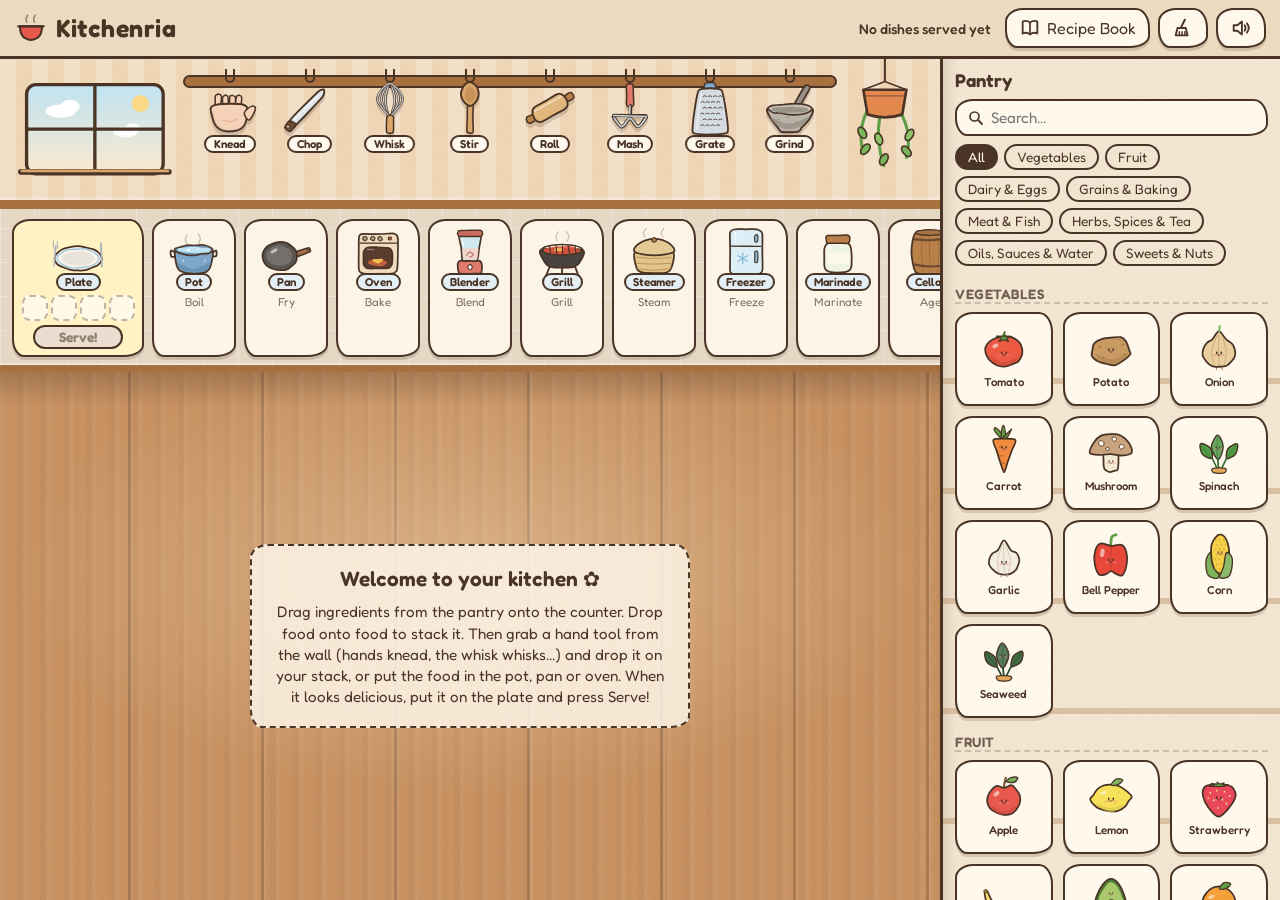
==== commit 99d06139: "Stacking and hand tools instead of combining Food dropped on food now forms a stack instead of combi" ====
--- a/game/index.html
+++ b/game/index.html
@@ -4,7 +4,7 @@
   <meta charset="utf-8">
   <meta name="viewport" content="width=device-width, initial-scale=1, viewport-fit=cover">
   <title>Kitchenria</title>
-  <meta name="description" content="A cosy cooking game with endless recipes. Chop, boil, fry and bake anything, then serve it to the critic.">
+  <meta name="description" content="A cosy cooking game. Stack ingredients, knead, chop, whisk, fry and bake them, then serve your dish to the critic.">
   <meta name="theme-color" content="#f6ead6">
   <link rel="stylesheet" href="css/main.css">
   <script type="module" src="js/main.js"></script>
@@ -18,18 +18,11 @@
       <svg viewBox="0 0 40 40" aria-hidden="true"><path d="M7 18 Q7 33 20 34 Q33 33 33 18 Z" fill="#e8584c" stroke="#4a3426" stroke-width="2.4" stroke-linejoin="round"/><path d="M5 18 H35" stroke="#4a3426" stroke-width="2.6" stroke-linecap="round"/><path d="M15 13 q-2 -4 1 -8 M24 13 q-2 -4 1 -8" fill="none" stroke="#4a3426" stroke-width="2" stroke-linecap="round" opacity=".5"/></svg>
       <span data-i18n="app.title">Kitchenria</span>
     </h1>
-    <button id="btn-rank" class="rank-pill" type="button" aria-live="polite">
-      <span class="rank-hat" aria-hidden="true">
-        <svg viewBox="0 0 40 40"><path d="M10 22 Q4 20 6 13 Q9 7 15 10 Q17 3 23 5 Q29 4 30 11 Q37 10 35 17 Q34 22 30 22 Z" fill="#fffaf2" stroke="#4a3426" stroke-width="2.4" stroke-linejoin="round"/><rect x="11" y="21" width="18" height="9" rx="2" fill="#fffaf2" stroke="#4a3426" stroke-width="2.4"/></svg>
-      </span>
-      <span class="rank-text"><strong id="rank-name">…</strong><span id="rank-points">…</span></span>
-      <span class="rank-track" aria-hidden="true"><span id="rank-bar"></span></span>
-    </button>
-    <span id="creations-text" class="creations"></span>
+    <span id="book-summary" class="book-summary" aria-live="polite"></span>
     <div class="top-actions">
       <button id="btn-book" class="icon-btn" type="button" data-i18n-attr="aria-label:top.book;title:top.book">
         <svg viewBox="0 0 24 24" aria-hidden="true"><path d="M4 5 q4 -2 8 1 q4 -3 8 -1 v13 q-4 -2 -8 1 q-4 -3 -8 -1 z" stroke-width="2"/><path d="M12 6 v13" stroke-width="1.8"/></svg>
-        <span class="btn-label" data-i18n="top.book">Cookbook</span>
+        <span class="btn-label" data-i18n="top.book">Recipe Book</span>
       </button>
       <button id="btn-clear" class="icon-btn" type="button" data-i18n-attr="title:top.clearHint;aria-label:top.clear">
         <svg viewBox="0 0 24 24" aria-hidden="true"><path d="M14 3 L10 11" stroke-width="2.2"/><path d="M6 12 h9 l2 8 h-13 z" stroke-width="2"/><path d="M8 16 v3 M11 16 v3 M14 16 v3" stroke-width="1.6"/></svg>
@@ -43,8 +36,8 @@
   <main class="layout">
     <!-- ===== kitchen scene: back wall + table ===== -->
     <section class="scene" aria-labelledby="table-title">
-      <div class="wall" aria-hidden="true">
-        <svg class="window" viewBox="0 0 160 110">
+      <div class="wall">
+        <svg class="window" aria-hidden="true" viewBox="0 0 160 110">
           <defs>
             <linearGradient id="sky" x1="0" y1="0" x2="0" y2="1"><stop offset="0" stop-color="#bfe3f2"/><stop offset="1" stop-color="#fbe9cf"/></linearGradient>
             <clipPath id="glass"><rect x="8" y="8" width="144" height="94" rx="10"/></clipPath>
@@ -58,7 +51,10 @@
           <path d="M2 100 H158" stroke="#4a3426" stroke-width="6" stroke-linecap="round"/>
           <path d="M3 99 H157" stroke="#d9a66b" stroke-width="3" stroke-linecap="round"/>
         </svg>
-        <svg class="plant" viewBox="0 0 70 110">
+        <div class="rail-wrap">
+          <div id="rack" class="rack" role="group" data-i18n-attr="aria-label:rack.label"></div>
+        </div>
+        <svg class="plant" viewBox="0 0 70 110" aria-hidden="true">
           <path d="M35 0 V22" stroke="#4a3426" stroke-width="2"/>
           <g class="sway">
             <path d="M18 50 Q8 70 14 92 M30 56 Q26 80 34 104 M50 52 Q62 72 56 96" fill="none" stroke="#5f9e45" stroke-width="3" stroke-linecap="round"/>
@@ -73,17 +69,9 @@
             <path d="M14 30 L35 22 L56 30" fill="none" stroke="#4a3426" stroke-width="1.6"/>
           </g>
         </svg>
-        <svg class="jars" viewBox="0 0 150 80">
-          <rect x="22" y="22" width="22" height="32" rx="6" fill="#f6dc9a" stroke="#4a3426" stroke-width="2.4"/><rect x="24" y="15" width="18" height="8" rx="2" fill="#e2884f" stroke="#4a3426" stroke-width="2"/>
-          <rect x="54" y="14" width="26" height="40" rx="7" fill="#cfe8ee" stroke="#4a3426" stroke-width="2.4"/><rect x="57" y="7" width="20" height="8" rx="2" fill="#79b55a" stroke="#4a3426" stroke-width="2"/><circle cx="67" cy="36" r="6" fill="#e8584c" opacity=".8"/>
-          <rect x="90" y="28" width="18" height="26" rx="5" fill="#f2c9d4" stroke="#4a3426" stroke-width="2.4"/><rect x="92" y="22" width="14" height="7" rx="2" fill="#d48a3a" stroke="#4a3426" stroke-width="2"/>
-          <path d="M116 54 q4 -18 12 -22 q2 12 -4 22" fill="#79b55a" stroke="#4a3426" stroke-width="2"/>
-          <path d="M8 56 H142" stroke="#4a3426" stroke-width="6" stroke-linecap="round"/><path d="M9 55 H141" stroke="#d9a66b" stroke-width="3" stroke-linecap="round"/>
-          <path d="M24 58 L30 70 M126 58 L120 70" stroke="#4a3426" stroke-width="3" stroke-linecap="round"/>
-        </svg>
       </div>
 
-      <div id="stations" class="stations" role="group" data-i18n-attr="aria-label:stations.label"></div>
+      <div id="appliances" class="appliances" role="group" data-i18n-attr="aria-label:appliances.label"></div>
       <h2 id="table-title" class="visually-hidden" data-i18n="table.label">Kitchen counter</h2>
       <div id="table" class="table" role="application" data-i18n-attr="aria-label:table.label">
         <p id="table-hint" class="table-hint">
@@ -98,28 +86,17 @@
     <aside id="shelf" class="shelf" aria-labelledby="shelf-title">
       <div class="shelf-head">
         <button id="shelf-toggle" class="shelf-toggle" type="button" aria-expanded="true" aria-controls="shelf-body">
-          <h2 id="shelf-title"><span data-i18n="shelf.title">Pantry</span> <span id="shelf-count" class="count">0</span></h2>
+          <h2 id="shelf-title"><span data-i18n="shelf.title">Pantry</span></h2>
         </button>
         <div class="shelf-tools">
           <label class="search">
             <svg viewBox="0 0 24 24" aria-hidden="true"><circle cx="10" cy="10" r="6" stroke-width="2.2"/><path d="M15 15 L20 20" stroke-width="2.4"/></svg>
             <input id="shelf-search" type="search" autocomplete="off" data-i18n-attr="placeholder:shelf.search;aria-label:shelf.search">
           </label>
-          <select id="shelf-sort" data-i18n-attr="aria-label:shelf.sort">
-            <option value="found" data-i18n="shelf.sort.found">Newest first</option>
-            <option value="oldest" data-i18n="shelf.sort.oldest">Oldest first</option>
-            <option value="az" data-i18n="shelf.sort.az">A to Z</option>
-            <option value="type" data-i18n="shelf.sort.type">By kind</option>
-          </select>
         </div>
       </div>
       <div id="shelf-body" class="shelf-body">
-        <div class="filters" role="group" data-i18n-attr="aria-label:shelf.filter">
-          <button type="button" data-filter="all" data-i18n="shelf.filter.all">All</button>
-          <button type="button" data-filter="ingredient" data-i18n="shelf.filter.ingredient">Ingredients</button>
-          <button type="button" data-filter="creation" data-i18n="shelf.filter.creation">Creations</button>
-          <button type="button" data-filter="signature" data-i18n="shelf.filter.signature">Classics</button>
-        </div>
+        <div id="shelf-tabs" class="filters" role="group" data-i18n-attr="aria-label:shelf.filter"></div>
         <div id="shelf-grid" class="shelf-grid"></div>
       </div>
     </aside>
@@ -127,7 +104,7 @@
 
   <!-- pop-up windows -->
   <dialog id="review" class="sheet review"></dialog>
-  <dialog id="cookbook" class="sheet cookbook"></dialog>
+  <dialog id="book" class="sheet book-dialog"></dialog>
 
   <!-- floating layers -->
   <div id="drag-layer" class="drag-layer"></div>
--- a/game/css/main.css
+++ b/game/css/main.css
@@ -70,21 +70,7 @@
 }
 .logo { display: flex; align-items: center; gap: 8px; margin: 0; font-size: 1.55rem; font-weight: 650; letter-spacing: .5px; }
 .logo svg { width: 34px; height: 34px; }
-.rank-pill {
-  margin-left: auto;
-  display: grid; grid-template-columns: auto 1fr; grid-template-rows: auto auto; column-gap: 8px; align-items: center;
-  padding: 4px 12px 5px 6px; min-width: 190px;
-  background: var(--cream); border: 2.5px solid var(--ink); border-radius: var(--radius-wobbly); box-shadow: 0 3px 0 var(--ink-soft);
-  text-align: left;
-}
-.rank-hat { grid-row: 1 / 3; width: 34px; height: 34px; }
-.rank-hat svg { width: 100%; height: 100%; }
-.rank-text { display: flex; flex-direction: column; line-height: 1.1; }
-.rank-text strong { font-size: .9rem; font-weight: 620; }
-.rank-text span { font-size: .7rem; opacity: .8; }
-.rank-track { display: block; height: 8px; margin-top: 3px; border: 2px solid var(--ink); border-radius: 99px; background: #fff; overflow: hidden; }
-#rank-bar { display: block; height: 100%; width: 0; background: repeating-linear-gradient(-45deg, var(--gold) 0 6px, #f6c95e 6px 12px); transition: width .6s ease; }
-.creations { font-size: .85rem; font-weight: 520; white-space: nowrap; }
+.book-summary { margin-left: auto; font-size: .88rem; font-weight: 520; white-space: nowrap; overflow: hidden; text-overflow: ellipsis; }
 .top-actions { display: flex; gap: 8px; }
 .icon-btn {
   display: inline-flex; align-items: center; gap: 6px;
@@ -111,9 +97,9 @@
 /* ---------- 4. the back wall ---------- */
 .wall {
   flex: 0 0 auto;
-  height: clamp(64px, 12vh, 118px);
-  display: flex; align-items: flex-end; justify-content: space-around;
-  padding: 0 4%;
+  height: clamp(118px, 18vh, 150px);
+  display: flex; align-items: stretch; justify-content: space-between; gap: 12px;
+  padding: 0 2%;
   background:
     var(--grain),
     repeating-linear-gradient(90deg, rgba(255, 255, 255, .28) 0 16px, transparent 16px 32px),
@@ -123,15 +109,41 @@
   position: relative; z-index: 1;
   overflow: hidden;
 }
-.wall .window { height: 88%; align-self: center; }
-.wall .plant { height: 92%; align-self: flex-start; }
-.wall .jars { height: 62%; }
+.wall .window { height: 74%; align-self: center; flex: none; }
+.wall .plant { height: 80%; align-self: flex-start; flex: none; }
+
+/* ---------- 4a. the hand-tool rail on the wall ---------- */
+.rail-wrap { flex: 1 1 auto; min-width: 0; position: relative; display: flex; align-items: flex-start; }
+.rail-wrap::before { /* the wooden rail the tools hang from */
+  content: ''; position: absolute; left: 0; right: 0; top: 16px; height: 9px;
+  background: var(--wood-dark); border: 2.5px solid var(--ink); border-radius: 99px;
+}
+.rack {
+  position: relative; display: flex; gap: 6px; justify-content: center;
+  width: 100%; padding: 10px 6px 0;
+  overflow-x: auto; overscroll-behavior-x: contain; scrollbar-width: none;
+}
+.hand-tool {
+  flex: 0 0 auto; width: 74px;
+  display: flex; flex-direction: column; align-items: center;
+  padding: 0; border: 0; background: none;
+  touch-action: pan-x; /* the rail scrolls sideways; pulling a tool down drags it */
+  transform-origin: 50% 8px;
+}
+.hand-tool:hover, .hand-tool:focus-visible { animation: swing 1s ease-in-out; }
+.hook { width: 10px; height: 14px; border: 2.5px solid var(--ink); border-top: 0; border-radius: 0 0 8px 8px; background: transparent; margin-bottom: -4px; }
+.hand-tool-art { display: block; width: 58px; height: 58px; filter: drop-shadow(0 4px 0 rgba(74, 52, 38, .18)); }
+.hand-tool-name { margin-top: -2px; padding: 0 8px; font-size: .72rem; font-weight: 600; background: var(--cream); border: 2px solid var(--ink); border-radius: 99px; }
+.hand-tool.in-use .hand-tool-art { opacity: .25; }
+.has-selection .hand-tool .hand-tool-name { background: var(--sun); }
+.tool-ghost { position: fixed; z-index: 100; width: 84px; height: 84px; translate: -50% -50%; rotate: -20deg; pointer-events: none; filter: drop-shadow(0 12px 4px rgba(74, 52, 38, .25)); }
+.tool-ghost .doodle { width: 100%; height: 100%; }
 .plant .sway { transform-origin: 35px 22px; animation: sway 7s ease-in-out infinite; }
 .window .cloud { animation: drift 38s linear infinite; }
 .window .cloud.slow { animation-duration: 60s; animation-delay: -20s; }
 
-/* ---------- 5a. cooking tools along the back of the counter ---------- */
-.stations {
+/* ---------- 5a. appliances along the back of the counter ---------- */
+.appliances {
   flex: 0 0 auto;
   display: flex; gap: 8px; align-items: stretch;
   padding: 10px 12px 8px;
@@ -145,39 +157,36 @@
   box-shadow: inset 0 -2px 0 rgba(255,255,255,.3);
   position: relative; z-index: 2;
 }
-.station {
-  flex: 0 0 auto; width: 96px;
+.appliance {
+  flex: 0 0 auto; width: 84px;
   display: flex; flex-direction: column; align-items: center; gap: 4px;
   padding: 4px 4px 6px;
   background: rgba(255, 248, 236, .9); border: 2.5px solid var(--ink); border-radius: var(--radius-wobbly);
   box-shadow: 0 3px 0 var(--ink-soft);
   transition: transform .15s ease, box-shadow .15s ease, background .15s ease;
 }
-.station-drop { all: unset; cursor: pointer; position: relative; display: flex; flex-direction: column; align-items: center; width: 100%; border-radius: 12px; }
-.station-drop:focus-visible { outline: 3px dashed var(--red); outline-offset: 2px; }
-.station-art { display: block; width: 58px; height: 58px; }
-.station-name { margin-top: -6px; padding: 0 7px; font-size: .72rem; font-weight: 600; background: #e3eff5; border: 2px solid var(--ink); border-radius: 99px; }
-.station-slots { display: flex; gap: 3px; }
-.slot { width: 20px; height: 20px; padding: 0; border: 2px dashed rgba(74, 52, 38, .35); border-radius: 7px; background: rgba(255,255,255,.6); }
+.appliance.op-plate { width: 132px; background: #fff3c4; }
+.appliance-drop { all: unset; cursor: pointer; position: relative; display: flex; flex-direction: column; align-items: center; width: 100%; border-radius: 12px; }
+.appliance-drop:focus-visible { outline: 3px dashed var(--red); outline-offset: 2px; }
+.appliance-art { display: block; width: 54px; height: 54px; }
+.appliance-name { margin-top: -6px; padding: 0 7px; font-size: .72rem; font-weight: 600; background: #e3eff5; border: 2px solid var(--ink); border-radius: 99px; }
+.appliance-verb { font-size: .72rem; opacity: .7; }
+.plate-slots { display: flex; gap: 3px; }
+.slot { width: 26px; height: 26px; padding: 0; border: 2px dashed rgba(74, 52, 38, .35); border-radius: 8px; background: rgba(255,255,255,.6); }
 .slot.full { border: 2px solid var(--ink); background: #fff; cursor: pointer; }
 .slot .doodle { width: 100%; height: 100%; }
-.station-go, .station-hint {
-  min-width: 70px; padding: 2px 10px; font-size: .8rem; font-weight: 620; text-align: center;
-  background: var(--red); color: #fff; border: 2px solid var(--ink); border-radius: 99px; box-shadow: 0 2px 0 var(--ink-soft);
-}
-.station-hint { background: #e3eff5; color: var(--ink); font-weight: 520; box-shadow: none; }
-.station-go:disabled { background: #e9ded0; color: rgba(74, 52, 38, .55); box-shadow: none; cursor: default; }
-.station-go:not(:disabled):hover { transform: translateY(-1px); }
-.op-plate .station-go:not(:disabled) { background: var(--gold); color: var(--ink); }
-.station.target, .has-selection .station:not(.locked) { background: #fff3c4; transform: translateY(-3px); box-shadow: 0 6px 0 var(--ink-soft); }
-.station.target { background: var(--sun); }
-.station.locked { opacity: .55; filter: grayscale(.8); border-style: dashed; }
-.station.locked .station-drop { cursor: default; }
-.station-lock { font-size: .66rem; text-align: center; line-height: 1.1; padding: 0 2px; }
-.station.cooking { animation: cook-shake .18s linear infinite; }
-.station.cooking .station-art { animation: cook-bob .5s ease-in-out infinite; }
-.station.squash .station-art { animation: squash .4s ease-out; }
-.station.wiggle { animation: wiggle .45s ease-in-out; }
+.serve-btn {
+  min-width: 90px; padding: 2px 12px; font-size: .85rem; font-weight: 650;
+  background: var(--gold); color: var(--ink); border: 2px solid var(--ink); border-radius: 99px; box-shadow: 0 2px 0 var(--ink-soft);
+}
+.serve-btn:disabled { background: #e9ded0; color: rgba(74, 52, 38, .55); box-shadow: none; cursor: default; }
+.serve-btn:not(:disabled):hover { transform: translateY(-1px); }
+.appliance.target, .has-selection .appliance { background: #fff3c4; transform: translateY(-3px); box-shadow: 0 6px 0 var(--ink-soft); }
+.appliance.target { background: var(--sun); }
+.appliance.cooking { animation: cook-shake .18s linear infinite; }
+.appliance.cooking .appliance-art { animation: cook-bob .5s ease-in-out infinite; }
+.appliance.squash .appliance-art { animation: squash .4s ease-out; }
+.appliance.wiggle { animation: wiggle .45s ease-in-out; }
 
 /* ---------- 5. the counter ---------- */
 .table {
@@ -234,6 +243,17 @@
   background: var(--cream); border: 2px solid var(--ink); border-radius: 99px;
 }
 .chip.kind-creation .chip-name { background: #fff1c9; }
+.chip.is-stack .chip-name { background: #e3eff5; border-style: dashed; }
+.stack-art { position: relative; display: block; width: 100%; height: 100%; }
+.stack-layer { position: absolute; left: 50%; width: 74%; height: 74%;
+  translate: calc(-50% + (var(--i) - (var(--n) - 1) / 2) * 7%) 0;
+  top: calc(26% - var(--i) * (26% / max(1, var(--n) - 1))); }
+.stack-layer .doodle { width: 100%; height: 100%; }
+.stack-list { display: none; }
+.chip.is-stack:hover .stack-list, .chip.is-stack.selected .stack-list {
+  display: flex; flex-direction: column; position: absolute; top: 100%; left: 50%; translate: -50% 4px; z-index: 5;
+  padding: 3px 8px; font-size: .7rem; white-space: nowrap; background: var(--cream); border: 2px solid var(--ink); border-radius: 10px;
+}
 .chip.is-sig .chip-name { background: var(--gold); }
 .chip:hover .chip-art { transform: translateY(-2px) rotate(-2deg); }
 .chip.target .chip-art { transform: scale(1.14); filter: drop-shadow(0 0 0 transparent) drop-shadow(0 0 10px rgba(255, 230, 140, .95)); }
@@ -297,6 +317,7 @@
   flex: none; padding: 3px 11px; font-size: .85rem;
   background: transparent; border: 2px solid var(--ink); border-radius: 99px;
 }
+.filters { flex-wrap: wrap; }
 .filters button[aria-pressed="true"] { background: var(--ink); color: var(--cream); }
 
 .shelf-grid {
@@ -331,11 +352,12 @@
   background: var(--red); border: 2px solid var(--ink); border-radius: 99px; rotate: 8deg;
   animation: pulse 1.6s ease-in-out infinite;
 }
+.shelf-section { grid-column: 1 / -1; margin: 6px 0 -2px; font-size: .85rem; font-weight: 620; letter-spacing: .5px; text-transform: uppercase; opacity: .75; border-bottom: 2px dashed rgba(74, 52, 38, .3); }
 .shelf-empty { grid-column: 1 / -1; text-align: center; opacity: .7; padding: 20px 8px; }
 
 /* ---------- 8. toasts & sparkles ---------- */
 .toasts {
-  position: absolute; z-index: 20; flex-direction: column-reverse;
+  position: absolute; z-index: 20;
   bottom: 14px; left: 50%; translate: -50% 0;
   width: min(420px, 92%);
   display: flex; flex-direction: column; align-items: center; gap: 8px;
@@ -356,16 +378,8 @@
 .toast-art { width: 58px; height: 58px; flex: none; animation: wiggle 1.2s ease-in-out 2; }
 .toast-soft { background: rgba(255, 248, 236, .92); font-size: .85rem; }
 .toast-sig { background: var(--gold); padding: 10px 18px 10px 12px; }
-.badge-icon { display: inline-grid; place-items: center; width: 40px; height: 40px; font-size: 1.4rem; background: var(--cream); border: 2.5px solid var(--ink); border-radius: 50%; }
-.badge-icon.big { width: 52px; height: 52px; font-size: 1.8rem; }
-.float-points {
-  position: fixed; translate: -50% 0; z-index: 96;
-  font-weight: 700; font-size: 1.1rem; color: var(--ink);
-  background: var(--gold); border: 2px solid var(--ink); border-radius: 99px; padding: 0 9px;
-  animation: float-up 1.4s ease-out forwards; pointer-events: none;
-}
-
-/* ---------- pop-up windows (review & cookbook) ---------- */
+
+/* ---------- pop-up windows (review & recipe book) ---------- */
 dialog.sheet {
   border: 0; padding: 0; background: transparent; color: var(--ink);
   max-width: min(560px, 94vw); max-height: 92dvh; overflow: visible;
@@ -401,7 +415,11 @@
 .big-btn { margin-top: 4px; padding: 8px 26px; font-size: 1.05rem; font-weight: 620; background: var(--green); color: #fff; border: 2.5px solid var(--ink); border-radius: var(--radius-wobbly); box-shadow: 0 4px 0 var(--ink-soft); }
 .big-btn:hover { transform: translateY(-1px); }
 
-dialog.cookbook { width: min(760px, 96vw); max-width: 96vw; }
+dialog.book-dialog { width: min(760px, 96vw); max-width: 96vw; }
+.book-bar { display: flex; flex-wrap: wrap; gap: 8px; align-items: center; justify-content: space-between; margin-bottom: 8px; font-weight: 520; }
+.book-sort { display: flex; gap: 4px; }
+.book-sort button { padding: 2px 10px; border: 2px solid var(--ink); border-radius: 99px; background: transparent; font-size: .85rem; }
+.book-sort button[aria-pressed="true"] { background: var(--ink); color: var(--cream); }
 .book { align-items: stretch; min-height: min(560px, 86dvh); }
 .book-head { display: flex; align-items: center; justify-content: space-between; }
 .book-head h2 { margin: 0; font-size: 1.5rem; }
@@ -431,25 +449,6 @@
 .classic-name { font-weight: 620; }
 .classic-desc { font-size: .78rem; opacity: .8; }
 .classic:not(.found) .classic-name { letter-spacing: 1px; opacity: .7; }
-.rank-now { display: flex; flex-direction: column; align-items: center; gap: 2px; padding: 8px; background: var(--cream); border: 2.5px solid var(--ink); border-radius: var(--radius-wobbly); }
-.rank-now strong { font-size: 1.3rem; }
-.rank-list { list-style: none; padding: 0; margin: 10px 0; display: flex; flex-direction: column; gap: 4px; }
-.rank-row { display: grid; grid-template-columns: 30px 1fr auto; grid-template-areas: "num name pts" "num unlocks unlocks"; align-items: center; gap: 0 8px; padding: 5px 10px; border: 2px dashed rgba(74, 52, 38, .35); border-radius: 12px; font-size: .9rem; }
-.rank-row.reached { border-style: solid; border-color: var(--ink); background: #fff8e6; }
-.rank-row.current { background: #fff3c4; box-shadow: 0 3px 0 var(--ink-soft); }
-.rank-num { grid-area: num; display: grid; place-items: center; width: 26px; height: 26px; border: 2px solid var(--ink); border-radius: 50%; font-weight: 650; background: var(--cream); }
-.rank-name { grid-area: name; font-weight: 600; }
-.rank-pts { grid-area: pts; font-size: .8rem; opacity: .75; }
-.rank-unlocks { grid-area: unlocks; display: flex; flex-wrap: wrap; gap: 6px; font-size: .78rem; }
-.unlock { display: inline-flex; align-items: center; gap: 3px; }
-.unlock .doodle { width: 20px; height: 20px; }
-.book h3 { margin: 8px 0 6px; font-size: 1.05rem; }
-.badge-grid { display: grid; grid-template-columns: repeat(auto-fill, minmax(140px, 1fr)); gap: 8px; }
-.badge { display: grid; grid-template-columns: auto 1fr; grid-template-areas: "icon name" "icon desc"; gap: 0 8px; align-items: center; padding: 6px 8px; border: 2px dashed rgba(74, 52, 38, .35); border-radius: 12px; opacity: .6; }
-.badge.got { opacity: 1; border-style: solid; border-color: var(--ink); background: var(--cream); }
-.badge .badge-icon { grid-area: icon; width: 34px; height: 34px; font-size: 1.1rem; }
-.badge-name { grid-area: name; font-weight: 600; font-size: .82rem; }
-.badge-desc { grid-area: desc; font-size: .7rem; opacity: .8; line-height: 1.2; }
 
 .spark {
   position: fixed; width: 14px; height: 14px; translate: -50% -50%;
@@ -489,59 +488,57 @@
 @keyframes cook-shake { 0%, 100% { translate: 0 0; } 25% { translate: -1.5px 0; } 75% { translate: 1.5px 0; } }
 @keyframes cook-bob { 0%, 100% { transform: translateY(0); } 50% { transform: translateY(-4px) rotate(3deg); } }
 @keyframes star-in { from { opacity: 0; scale: .2; rotate: -40deg; } to { opacity: 1; scale: 1; rotate: 0deg; } }
-@keyframes float-up { 0% { opacity: 0; translate: -50% 0; } 15% { opacity: 1; } 100% { opacity: 0; translate: -50% 40px; } }
+@keyframes swing { 0%, 100% { rotate: 0deg; } 25% { rotate: 6deg; } 60% { rotate: -4deg; } }
 @keyframes blink { 0%, 95%, 100% { transform: scaleY(1); } 97% { transform: scaleY(.1); } }
 
-/* ---------- 10. small screens: shelf moves to the bottom ---------- */
+/* ---------- 10. small screens: pantry moves to the bottom ---------- */
 @media (max-width: 760px), (max-height: 520px) and (orientation: portrait) {
-  :root { --chip: 82px; --tile: 70px; }
-  .topbar { gap: 8px; padding-top: max(6px, env(safe-area-inset-top)); }
+  :root { --chip: 80px; --tile: 66px; }
+  .topbar { gap: 6px; padding-top: max(6px, env(safe-area-inset-top)); }
   .logo { font-size: 1.2rem; }
   .logo svg { width: 28px; height: 28px; }
-  .rank-pill { min-width: 0; padding: 3px 8px 4px 4px; }
-  .rank-hat { width: 26px; height: 26px; }
-  .rank-text strong { font-size: .78rem; }
-  .rank-text span, .creations { display: none; }
+  .logo span { display: none; }
+  .book-summary { font-size: .75rem; }
   .btn-label { display: none; }
   .icon-btn { padding: 6px 9px; }
   .layout { grid-template-columns: minmax(0, 1fr); grid-template-rows: minmax(0, 1fr) auto; }
-  .wall { height: clamp(48px, 7vh, 70px); }
+  .wall { height: 96px; padding: 0; }
+  .wall .window, .wall .plant { display: none; }
+  .rack { justify-content: flex-start; padding: 8px 6px 0; }
+  .hand-tool { width: 62px; }
+  .hand-tool-art { width: 46px; height: 46px; }
+  .appliances { padding: 6px 8px 6px; gap: 6px; align-items: flex-start; }
+  .appliance { width: 70px; }
+  .appliance.op-plate { width: 120px; }
+  .appliance-art { width: 40px; height: 40px; }
+  .appliance-verb { display: none; }
+  .slot { width: 22px; height: 22px; }
   .toasts { bottom: 8px; gap: 4px; }
   .toast { padding: 5px 12px; font-size: .78rem; gap: 8px; }
   .toast-text strong { font-size: .88rem; }
   .toast-art { width: 38px; height: 38px; }
   .review-card { padding: 14px 14px 16px; }
   .critic-face { width: 56px; height: 56px; }
-  .logo span { display: none; }
-  .topbar { gap: 6px; }
-  .rank-pill { flex: 0 1 auto; min-width: 0; }
-  .rank-text strong { white-space: nowrap; overflow: hidden; text-overflow: ellipsis; max-width: 110px; }
-  .stations { padding: 8px 8px 6px; gap: 6px; }
-  .station { width: 84px; }
-  .station-art { width: 46px; height: 46px; }
-  .slot { width: 17px; height: 17px; }
   .shelf { border-left: 0; border-top: 3px solid var(--ink); padding-bottom: env(safe-area-inset-bottom); }
   .shelf-head { flex-direction: row; align-items: center; gap: 8px; padding: 8px 10px 4px; }
   .shelf-toggle { cursor: pointer; flex: none; }
   .shelf-toggle h2 { font-size: 1rem; }
-  .shelf-toggle .long { display: none; }
-  .shelf-toggle .short { display: inline; }
-  .search input { font-size: 16px; } /* 16px stops iPhones from zooming in */
   .shelf-toggle h2::after { content: '▾'; font-size: .9rem; transition: rotate .2s; }
   .shelf.folded .shelf-toggle h2::after { rotate: 180deg; }
   .shelf.folded .shelf-body { display: none; }
   .shelf-tools { flex: 1; min-width: 0; }
-  .shelf-tools select { max-width: none; flex: none; font-size: .8rem; padding: 6px 4px; }
-  .filters { padding: 2px 10px 6px; }
-  /* tiles scroll sideways in two rows; pulling a tile upwards drags it onto the table */
+  .search input { font-size: 16px; } /* 16px stops iPhones from zooming in */
+  .filters { flex-wrap: nowrap; padding: 2px 10px 6px; }
+  /* ingredients scroll sideways in two rows; pulling one upwards drags it onto the counter */
   .shelf-grid {
-    flex: none; height: calc(2 * 92px + 22px);
-    grid-auto-flow: column; grid-template-columns: none; grid-template-rows: repeat(2, 88px); grid-auto-columns: var(--tile);
+    flex: none; height: calc(2 * 84px + 22px);
+    grid-auto-flow: column; grid-template-columns: none; grid-template-rows: repeat(2, 80px); grid-auto-columns: var(--tile);
     overflow-x: auto; overflow-y: hidden; gap: 8px; padding: 6px 10px 12px;
     background: none;
   }
+  .shelf-section { grid-column: auto; grid-row: 1 / -1; writing-mode: vertical-rl; rotate: 180deg; margin: 0; border: 0; border-left: 2px dashed rgba(74, 52, 38, .3); font-size: .7rem; text-align: center; }
   .tile { min-height: 0; touch-action: pan-x; padding: 4px 3px; }
-  .tile-art { width: 46px; height: 46px; }
+  .tile-art { width: 42px; height: 42px; }
 }
 
 /* ---------- 11. reduced motion ---------- */
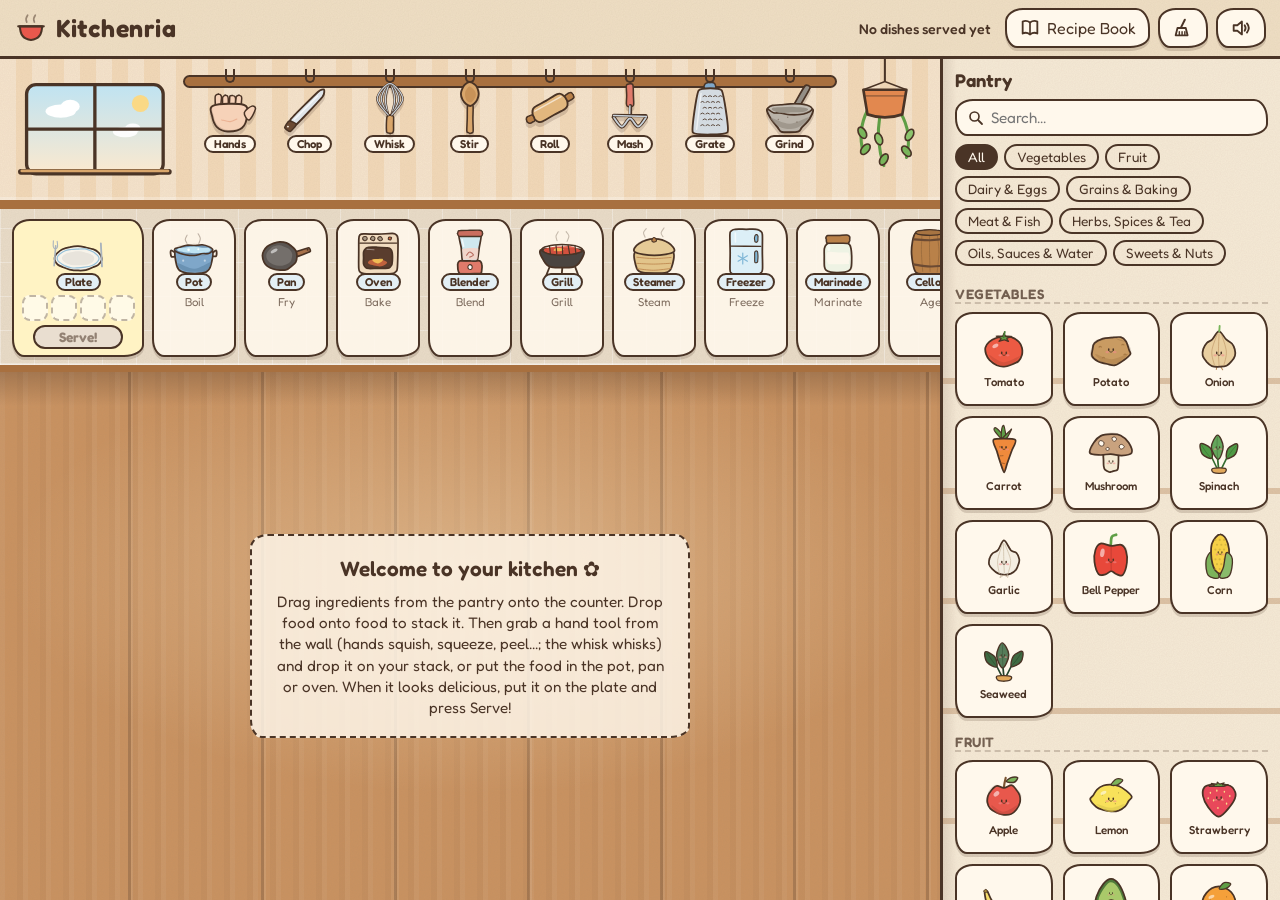
==== commit eacb99c9: "Rename the hands' Knead action to Squish Co-Authored-By: Claude Opus 5.5 <noreply@anthropic.com> Cla" ====
--- a/game/index.html
+++ b/game/index.html
@@ -4,7 +4,7 @@
   <meta charset="utf-8">
   <meta name="viewport" content="width=device-width, initial-scale=1, viewport-fit=cover">
   <title>Kitchenria</title>
-  <meta name="description" content="A cosy cooking game. Stack ingredients, knead, chop, whisk, fry and bake them, then serve your dish to the critic.">
+  <meta name="description" content="A cosy cooking game. Stack ingredients, squish, chop, whisk, fry and bake them, then serve your dish to the critic.">
   <meta name="theme-color" content="#f6ead6">
   <link rel="stylesheet" href="css/main.css">
   <script type="module" src="js/main.js"></script>
--- a/game/css/main.css
+++ b/game/css/main.css
@@ -136,6 +136,18 @@
 .hand-tool-name { margin-top: -2px; padding: 0 8px; font-size: .72rem; font-weight: 600; background: var(--cream); border: 2px solid var(--ink); border-radius: 99px; }
 .hand-tool.in-use .hand-tool-art { opacity: .25; }
 .has-selection .hand-tool .hand-tool-name { background: var(--sun); }
+.hand-menu {
+  position: absolute; z-index: 30; translate: 0 -10%;
+  display: flex; flex-direction: column; gap: 4px; min-width: 132px;
+  padding: 8px; background: var(--cream); border: 2.5px solid var(--ink); border-radius: 16px 16px 16px 4px;
+  box-shadow: 0 5px 0 var(--ink-soft);
+  animation: toast-in .25s cubic-bezier(.3, 1.5, .5, 1);
+}
+.hand-menu.flip { translate: -100% -10%; border-radius: 16px 16px 4px 16px; }
+.hand-menu-title { margin: 0 2px 2px; font-size: .72rem; font-weight: 600; opacity: .7; }
+.hand-menu button { padding: 4px 12px; text-align: left; font-weight: 560; background: #fff8e6; border: 2px solid var(--ink); border-radius: 99px; }
+.hand-menu button:hover, .hand-menu button:focus-visible { background: var(--sun); outline: none; }
+.hand-menu .hand-cancel { background: transparent; border-style: dashed; font-weight: 450; font-size: .85rem; }
 .tool-ghost { position: fixed; z-index: 100; width: 84px; height: 84px; translate: -50% -50%; rotate: -20deg; pointer-events: none; filter: drop-shadow(0 12px 4px rgba(74, 52, 38, .25)); }
 .tool-ghost .doodle { width: 100%; height: 100%; }
 .plant .sway { transform-origin: 35px 22px; animation: sway 7s ease-in-out infinite; }
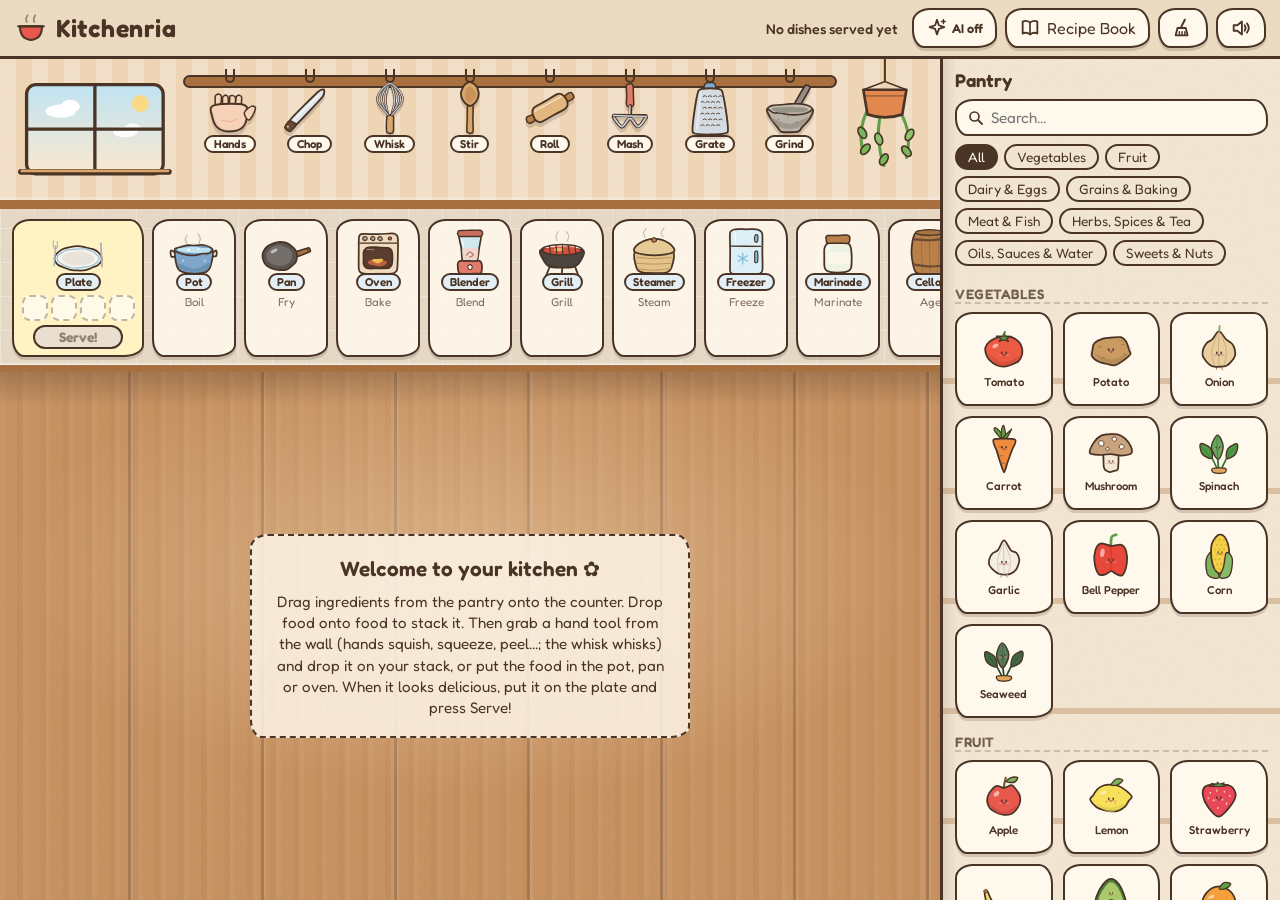
==== commit 22581c24: "Add the optional Kitchen Helper AI (Qwen3.5 4B on-device) The AI writes creative names and descripti" ====
--- a/game/index.html
+++ b/game/index.html
@@ -20,6 +20,10 @@
     </h1>
     <span id="book-summary" class="book-summary" aria-live="polite"></span>
     <div class="top-actions">
+      <button id="btn-ai" class="icon-btn ai-btn" type="button" data-i18n-attr="title:ai.title">
+        <svg viewBox="0 0 24 24" aria-hidden="true"><path d="M12 3 l2 6 l6 2 l-6 2 l-2 6 l-2 -6 l-6 -2 l6 -2 z" stroke-width="2"/><path d="M19 3 v4 M17 5 h4" stroke-width="1.6"/></svg>
+        <span id="ai-status" class="ai-status">AI</span>
+      </button>
       <button id="btn-book" class="icon-btn" type="button" data-i18n-attr="aria-label:top.book;title:top.book">
         <svg viewBox="0 0 24 24" aria-hidden="true"><path d="M4 5 q4 -2 8 1 q4 -3 8 -1 v13 q-4 -2 -8 1 q-4 -3 -8 -1 z" stroke-width="2"/><path d="M12 6 v13" stroke-width="1.8"/></svg>
         <span class="btn-label" data-i18n="top.book">Recipe Book</span>
@@ -105,6 +109,7 @@
   <!-- pop-up windows -->
   <dialog id="review" class="sheet review"></dialog>
   <dialog id="book" class="sheet book-dialog"></dialog>
+  <dialog id="ai-panel" class="sheet ai-dialog"></dialog>
 
   <!-- floating layers -->
   <div id="drag-layer" class="drag-layer"></div>
--- a/game/css/main.css
+++ b/game/css/main.css
@@ -390,6 +390,44 @@
 .toast-art { width: 58px; height: 58px; flex: none; animation: wiggle 1.2s ease-in-out 2; }
 .toast-soft { background: rgba(255, 248, 236, .92); font-size: .85rem; }
 .toast-sig { background: var(--gold); padding: 10px 18px 10px 12px; }
+
+/* ---------- the Kitchen Helper AI ---------- */
+.ai-btn { gap: 4px; }
+.ai-btn .ai-status { font-size: .8rem; font-weight: 600; white-space: nowrap; }
+.ai-btn.on { background: #fff3c4; }
+.ai-btn.on svg { stroke: #d9921f; }
+.ai-btn.busy svg { animation: spin 3s linear infinite; }
+dialog.ai-dialog { width: min(600px, 96vw); max-width: 96vw; }
+.ai-box { gap: 10px; min-height: 0; }
+.ai-box p { margin: 0; line-height: 1.4; }
+.ai-facts { margin: 0; padding-left: 20px; display: flex; flex-direction: column; gap: 3px; font-size: .9rem; }
+.ai-device { font-weight: 520; }
+.ai-choices { border: 2px dashed rgba(74, 52, 38, .35); border-radius: 14px; padding: 8px 10px; display: flex; flex-direction: column; gap: 6px; margin: 0; }
+.ai-choices legend { font-weight: 600; padding: 0 4px; }
+.ai-choice { display: flex; gap: 8px; align-items: flex-start; cursor: pointer; }
+.ai-choice input { margin-top: 4px; accent-color: var(--red); }
+.ai-choice span { display: flex; flex-wrap: wrap; gap: 0 6px; align-items: baseline; }
+.ai-choice em { font-style: normal; font-size: .75rem; padding: 0 7px; background: var(--gold); border: 1.5px solid var(--ink); border-radius: 99px; }
+.ai-choice small { flex-basis: 100%; font-size: .8rem; opacity: .75; }
+.ai-progress .progress-track { margin: 4px 0 6px; }
+.ai-detail { font-size: .72rem; opacity: .6; overflow-wrap: anywhere; }
+.ai-ok { font-weight: 560; color: #3f7a2c; }
+.ai-err { padding: 6px 10px; background: #fde3dc; border: 2px solid var(--ink); border-radius: 12px; }
+.ai-buttons { display: flex; flex-wrap: wrap; gap: 8px; align-items: center; }
+.big-btn:disabled { background: #cfc6b8; cursor: default; transform: none; }
+.big-btn.small { padding: 4px 14px; font-size: .9rem; margin: 0; }
+.plain-btn { padding: 6px 14px; background: transparent; border: 2px dashed var(--ink); border-radius: 99px; font-size: .9rem; }
+.ai-credits { font-size: .72rem; opacity: .6; }
+.ai-offer {
+  position: absolute; left: 14px; bottom: 14px; z-index: 25; width: min(330px, calc(100% - 28px));
+  display: flex; flex-direction: column; gap: 8px; padding: 12px 14px;
+  background: var(--cream); border: 2.5px solid var(--ink); border-radius: var(--radius-wobbly); box-shadow: 0 5px 0 var(--ink-soft);
+  animation: toast-in .4s cubic-bezier(.3, 1.5, .5, 1);
+}
+.ai-offer p { margin: 0; display: flex; flex-direction: column; gap: 4px; font-size: .88rem; line-height: 1.35; }
+.ai-offer div { display: flex; gap: 8px; }
+.chip.ai-thinking .chip-name { background: linear-gradient(90deg, #fff3c4, #fffaf0, #fff3c4); background-size: 200% 100%; animation: shimmer 1.2s linear infinite; }
+.review-text.tasting { opacity: .7; font-style: italic; animation: pulse 1.6s ease-in-out infinite; display: inline-block; }
 
 /* ---------- pop-up windows (review & recipe book) ---------- */
 dialog.sheet {
@@ -501,6 +539,7 @@
 @keyframes cook-bob { 0%, 100% { transform: translateY(0); } 50% { transform: translateY(-4px) rotate(3deg); } }
 @keyframes star-in { from { opacity: 0; scale: .2; rotate: -40deg; } to { opacity: 1; scale: 1; rotate: 0deg; } }
 @keyframes swing { 0%, 100% { rotate: 0deg; } 25% { rotate: 6deg; } 60% { rotate: -4deg; } }
+@keyframes shimmer { to { background-position: -200% 0; } }
 @keyframes blink { 0%, 95%, 100% { transform: scaleY(1); } 97% { transform: scaleY(.1); } }
 
 /* ---------- 10. small screens: pantry moves to the bottom ---------- */
@@ -512,6 +551,8 @@
   .logo span { display: none; }
   .book-summary { font-size: .75rem; }
   .btn-label { display: none; }
+  .ai-btn .ai-status { display: none; }
+  .ai-btn.busy .ai-status { display: inline; }
   .icon-btn { padding: 6px 9px; }
   .layout { grid-template-columns: minmax(0, 1fr); grid-template-rows: minmax(0, 1fr) auto; }
   .wall { height: 96px; padding: 0; }
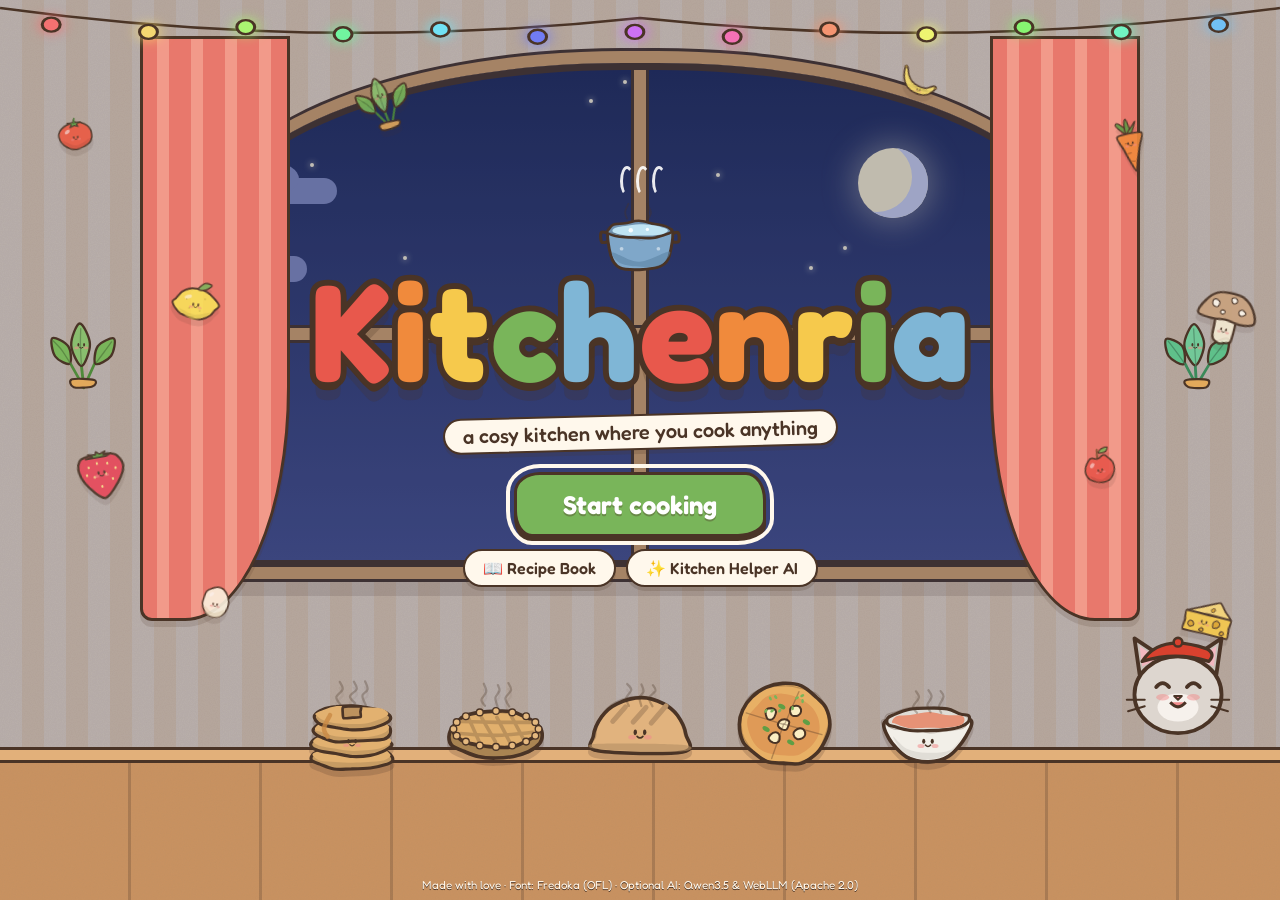
==== commit d60b7c6a: "Add a cosy animated title screen A kitchen window whose sky follows the player's time of day (mornin" ====
--- a/game/index.html
+++ b/game/index.html
@@ -106,6 +106,9 @@
     </aside>
   </main>
 
+  <!-- the title screen (filled in by js/title.js) -->
+  <section id="title" class="title" hidden aria-label="Kitchenria"></section>
+
   <!-- pop-up windows -->
   <dialog id="review" class="sheet review"></dialog>
   <dialog id="book" class="sheet book-dialog"></dialog>
--- a/game/css/main.css
+++ b/game/css/main.css
@@ -541,6 +541,135 @@
 @keyframes swing { 0%, 100% { rotate: 0deg; } 25% { rotate: 6deg; } 60% { rotate: -4deg; } }
 @keyframes shimmer { to { background-position: -200% 0; } }
 @keyframes blink { 0%, 95%, 100% { transform: scaleY(1); } 97% { transform: scaleY(.1); } }
+
+/* ---------- the title screen ---------- */
+.title {
+  position: fixed; inset: 0; z-index: 150; overflow: hidden;
+  --sky1: #9fd3ea; --sky2: #eaf7fc; --sun: #ffd45e; --cloud: #ffffff; --dim: transparent;
+  background:
+    var(--grain),
+    repeating-linear-gradient(90deg, rgba(255, 255, 255, .28) 0 22px, transparent 22px 44px),
+    #f2d9b8;
+  transition: translate .75s cubic-bezier(.7, 0, .3, 1);
+}
+.title[hidden] { display: none; }
+.title.leaving { translate: 0 -105%; }
+.title.tod-morning { --sky1: #ffc9a0; --sky2: #fff1d8; --sun: #ffb35c; }
+.title.tod-evening { --sky1: #f08a6a; --sky2: #fbd38a; --sun: #ff8a4a; --cloud: #ffe2d8; }
+.title.tod-night { --sky1: #1f2a58; --sky2: #46508c; --sun: #fff4cf; --cloud: #8d95c8; --dim: rgba(31, 42, 88, .28); }
+.title::after { content: ''; position: absolute; inset: 0; background: var(--dim); pointer-events: none; z-index: 1; }
+
+.t-wall { position: absolute; inset: 0; }
+.t-window {
+  position: absolute; left: 50%; top: 7vh; translate: -50% 0;
+  width: min(860px, 88vw); height: min(56vh, 520px);
+  border: 7px solid var(--ink); border-radius: 48% 48% 22px 22px / 34% 34% 22px 22px;
+  overflow: hidden; background: linear-gradient(to bottom, var(--sky1), var(--sky2));
+  box-shadow: 0 0 0 12px #d9a66b, 0 0 0 15px var(--ink), 0 14px 0 15px rgba(74, 52, 38, .15);
+}
+.t-sky { position: absolute; inset: 0; }
+.t-pane::before, .t-pane::after { content: ''; position: absolute; background: #d9a66b; border: 3px solid var(--ink); }
+.t-pane::before { left: 50%; top: -10px; bottom: -10px; width: 12px; translate: -50% 0; }
+.t-pane::after { top: 52%; left: -10px; right: -10px; height: 12px; }
+.t-sun { position: absolute; right: 16%; top: 16%; width: 70px; height: 70px; border-radius: 50%; background: var(--sun); box-shadow: 0 0 40px 10px color-mix(in srgb, var(--sun) 55%, transparent); }
+.tod-morning .t-sun { top: 44%; right: 70%; }
+.tod-evening .t-sun { top: 48%; right: 22%; width: 90px; height: 90px; }
+.tod-night .t-sun { box-shadow: inset -16px -6px 0 0 #cfd4f0, 0 0 30px 6px rgba(255, 244, 207, .35); }
+.t-cloud { position: absolute; height: 26px; border-radius: 99px; background: var(--cloud); opacity: .92; animation: t-drift linear infinite; }
+.t-cloud::before { content: ''; position: absolute; left: 22%; top: -16px; width: 46%; height: 34px; border-radius: 50%; background: inherit; }
+.t-cloud.c1 { top: 22%; width: 120px; animation-duration: 46s; animation-delay: -10s; }
+.t-cloud.c2 { top: 38%; width: 90px; animation-duration: 62s; animation-delay: -40s; }
+.t-cloud.c3 { top: 12%; width: 70px; animation-duration: 80s; animation-delay: -5s; }
+.t-star { position: absolute; left: var(--x); top: var(--y); width: 4px; height: 4px; border-radius: 50%; background: #fff6d8; box-shadow: 0 0 6px #fff6d8; animation: t-twinkle 2.6s ease-in-out infinite; animation-delay: var(--d); }
+.t-curtain {
+  position: absolute; top: 4vh; height: calc(min(56vh, 520px) + 9vh); width: min(150px, 14vw); z-index: 2;
+  background: repeating-linear-gradient(90deg, #e8786c 0 14px, #f29a8a 14px 26px, #e8786c 26px 34px);
+  border: 3px solid var(--ink); box-shadow: 0 6px 0 rgba(74, 52, 38, .15);
+}
+.t-curtain.left { left: calc(50% - min(430px, 44vw) - 70px); border-radius: 0 0 70% 12px / 0 0 40% 12px; }
+.t-curtain.right { right: calc(50% - min(430px, 44vw) - 70px); border-radius: 0 0 12px 70% / 0 0 12px 40%; }
+.t-lights { position: absolute; left: 0; top: 0; width: 100%; height: 60px; z-index: 3; }
+.t-bulb { fill: hsl(calc(var(--i) * 47), 85%, 70%); stroke: var(--ink); stroke-width: 2.4; animation: t-glow 2.4s ease-in-out infinite; animation-delay: calc(var(--i) * -.37s); }
+.tod-night .t-bulb, .tod-evening .t-bulb { filter: drop-shadow(0 0 6px hsl(calc(var(--i) * 47), 90%, 70%)); }
+.t-plant { position: absolute; top: 34vh; width: 90px; height: 90px; z-index: 2; animation: sway 6s ease-in-out infinite; transform-origin: 50% 100%; }
+.t-plant.left { left: 3vw; }
+.t-plant.right { right: 3vw; animation-delay: -3s; }
+.t-plant .doodle { width: 100%; height: 100%; }
+
+.t-floaters { position: absolute; inset: 0; z-index: 2; pointer-events: none; }
+.t-float { position: absolute; left: var(--x); top: var(--y); width: calc(64px * var(--s)); height: calc(64px * var(--s)); opacity: .9; rotate: var(--r); animation: t-float 7s ease-in-out infinite; animation-delay: var(--d); filter: drop-shadow(0 6px 0 rgba(74, 52, 38, .12)); }
+.t-float .doodle { width: 100%; height: 100%; }
+
+.t-center { position: absolute; inset: 0; z-index: 4; display: flex; flex-direction: column; align-items: center; justify-content: center; gap: 22px; padding-bottom: 14vh; }
+.t-logo-wrap { display: flex; flex-direction: column; align-items: center; }
+.t-pot { position: relative; width: 92px; height: 92px; margin-bottom: -18px; animation: t-float 4s ease-in-out infinite; }
+.t-pot .doodle { width: 100%; height: 100%; }
+.t-steam { position: absolute; top: -22px; width: 14px; height: 30px; border: 3px solid rgba(255, 255, 255, .85); border-color: rgba(255, 255, 255, .9) transparent transparent rgba(255, 255, 255, .9); border-radius: 50%; animation: t-steam 2.6s ease-out infinite; }
+.t-steam.s1 { left: 26px; } .t-steam.s2 { left: 42px; animation-delay: -.9s; } .t-steam.s3 { left: 58px; animation-delay: -1.7s; }
+.t-logo {
+  margin: 0; display: flex; font-size: clamp(54px, 11vw, 138px); font-weight: 700; line-height: 1; letter-spacing: .01em;
+  -webkit-text-stroke: .085em var(--ink); paint-order: stroke fill;
+  text-shadow: 0 .06em 0 var(--ink), 0 .13em 0 rgba(74, 52, 38, .22);
+}
+.t-logo span { display: inline-block; animation: t-bob 2.8s ease-in-out infinite; animation-delay: calc(var(--i) * .12s); }
+.t-logo span:nth-child(5n + 1) { color: #e8584c; }
+.t-logo span:nth-child(5n + 2) { color: #f08a3c; }
+.t-logo span:nth-child(5n + 3) { color: #f6c94c; }
+.t-logo span:nth-child(5n + 4) { color: #79b55a; }
+.t-logo span:nth-child(5n + 5) { color: #7fb6d6; }
+.t-tagline { margin: 14px 0 0; padding: 4px 18px; font-size: clamp(.95rem, 2vw, 1.25rem); font-weight: 520; background: var(--cream); border: 2.5px solid var(--ink); border-radius: 99px; rotate: -1.5deg; box-shadow: 0 4px 0 var(--ink-soft); }
+
+.t-buttons { display: flex; flex-direction: column; align-items: center; gap: 12px; }
+.t-start {
+  padding: 14px 46px; font-size: clamp(1.25rem, 2.6vw, 1.6rem); font-weight: 650; color: #fff;
+  background: var(--green); border: 3px solid var(--ink); border-radius: 26px 20px 28px 18px / 20px 28px 18px 26px;
+  box-shadow: 0 6px 0 var(--ink); text-shadow: 0 2px 0 rgba(74, 52, 38, .35);
+  animation: t-breathe 2.4s ease-in-out infinite;
+  transition: translate .12s ease, box-shadow .12s ease;
+}
+.t-start:hover { background: #86c266; }
+.t-start:focus-visible, .t-small:focus-visible { outline: 4px solid #fff8ec; outline-offset: 4px; border-radius: 26px 20px 28px 18px / 20px 28px 18px 26px; }
+.t-start:active { translate: 0 4px; box-shadow: 0 2px 0 var(--ink); }
+.t-row { display: flex; gap: 10px; flex-wrap: wrap; justify-content: center; }
+.t-small { padding: 7px 18px; font-weight: 560; background: var(--cream); border: 2.5px solid var(--ink); border-radius: 99px; box-shadow: 0 4px 0 var(--ink-soft); }
+.t-small:hover { background: #fff3c4; }
+
+.t-counter {
+  position: absolute; left: 0; right: 0; bottom: 0; height: 17vh; min-height: 96px; z-index: 3;
+  background:
+    linear-gradient(to bottom, #e2b07a 0 10px, var(--ink) 10px 13px, transparent 13px),
+    var(--grain),
+    repeating-linear-gradient(90deg, transparent 0 128px, rgba(74, 52, 38, .25) 128px 131px),
+    var(--wood);
+  border-top: 3px solid var(--ink);
+}
+.t-dishes { position: absolute; left: 50%; bottom: calc(100% - 26px); translate: -50% 0; display: flex; gap: clamp(8px, 2.5vw, 34px); align-items: flex-end; }
+.t-dish { width: clamp(64px, 9vw, 112px); height: clamp(64px, 9vw, 112px); animation: t-bob 3.4s ease-in-out infinite; animation-delay: calc(var(--i) * -.6s); filter: drop-shadow(0 6px 0 rgba(74, 52, 38, .2)); }
+.t-dish .doodle { width: 100%; height: 100%; }
+.t-critic { position: absolute; right: 3vw; bottom: calc(17vh - 8px); width: clamp(80px, 10vw, 130px); z-index: 3; transform-origin: 50% 100%; animation: t-peek 6s ease-in-out infinite; }
+.t-critic .critic-face { width: 100%; height: auto; }
+.t-credits { position: absolute; left: 0; right: 0; bottom: 8px; z-index: 4; margin: 0; text-align: center; font-size: .72rem; color: #fff8ec; text-shadow: 0 1px 0 var(--ink); }
+
+@keyframes t-bob { 0%, 100% { transform: translateY(0); } 50% { transform: translateY(-8px); } }
+@keyframes t-float { 0%, 100% { transform: translateY(0) rotate(0); } 50% { transform: translateY(-16px) rotate(6deg); } }
+@keyframes t-drift { from { left: -140px; } to { left: 105%; } }
+@keyframes t-twinkle { 0%, 100% { opacity: .3; scale: .7; } 50% { opacity: 1; scale: 1.2; } }
+@keyframes t-glow { 0%, 100% { opacity: 1; } 50% { opacity: .55; } }
+@keyframes t-steam { 0% { opacity: 0; translate: 0 10px; } 30% { opacity: .9; } 100% { opacity: 0; translate: 0 -26px; } }
+@keyframes t-breathe { 0%, 100% { scale: 1; } 50% { scale: 1.04; } }
+@keyframes t-peek { 0%, 60%, 100% { transform: translateY(0) rotate(-4deg); } 70% { transform: translateY(-14px) rotate(4deg); } 80% { transform: translateY(-14px) rotate(-3deg); } }
+
+@media (max-width: 760px), (max-height: 520px) and (orientation: portrait) {
+  .t-window { top: 7vh; height: 46vh; width: 84vw; }
+  .t-curtain, .t-plant { display: none; }
+  .t-center { gap: 18px; padding-bottom: 6vh; justify-content: flex-end; bottom: 24vh; }
+  .t-pot { width: 70px; height: 70px; margin-bottom: -12px; }
+  .t-float { width: calc(42px * var(--s)); height: calc(42px * var(--s)); }
+  .t-float:nth-child(n + 9) { display: none; }
+  .t-dishes { left: 42%; }
+  .t-dishes .t-dish:nth-child(n + 4) { display: none; }
+  .t-critic { right: 2vw; width: 84px; }
+}
 
 /* ---------- 10. small screens: pantry moves to the bottom ---------- */
 @media (max-width: 760px), (max-height: 520px) and (orientation: portrait) {
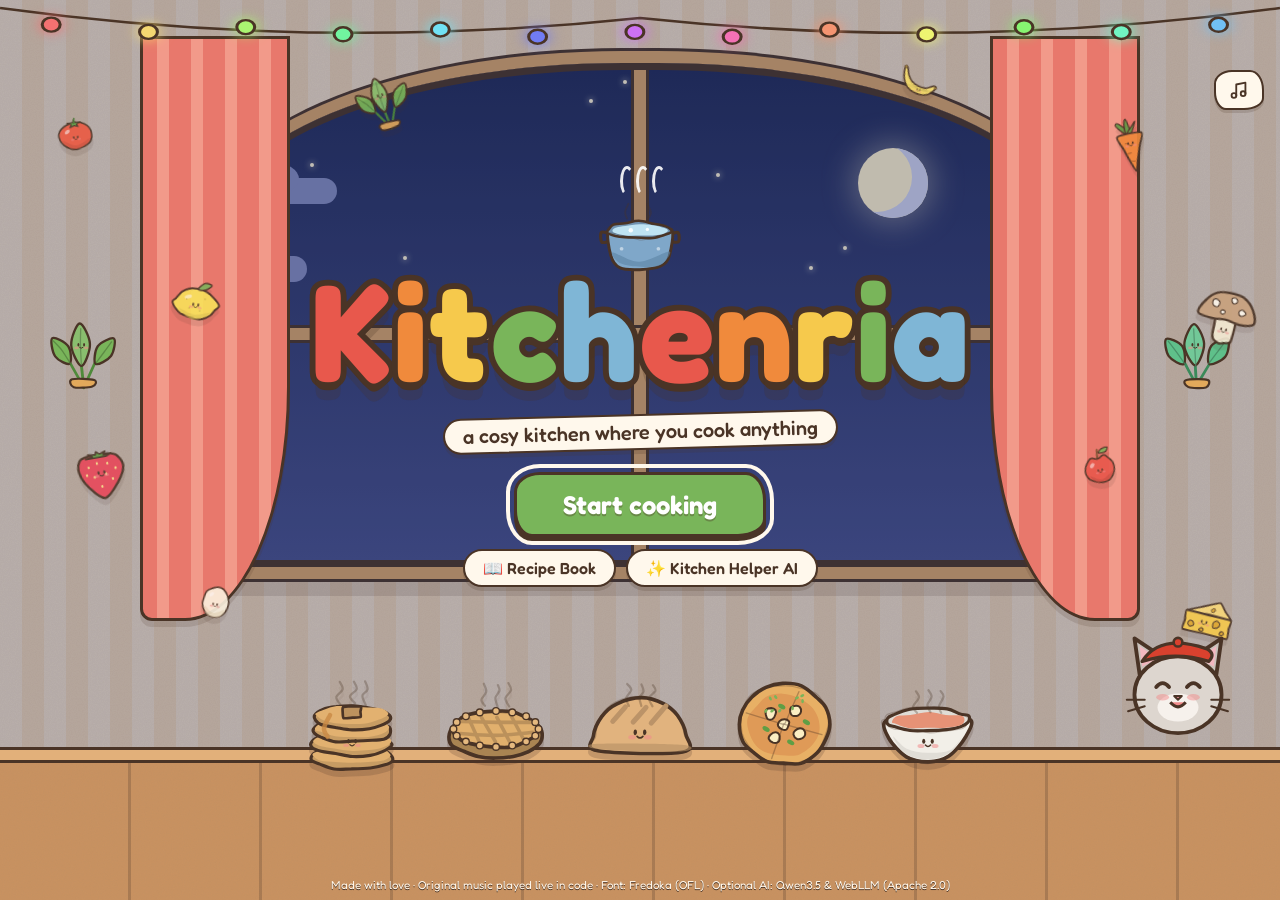
==== commit a4b458a2: "Add original background music and a sound menu A gentle lo-fi kitchen tune composed and played live " ====
--- a/game/index.html
+++ b/game/index.html
@@ -31,7 +31,7 @@
       <button id="btn-clear" class="icon-btn" type="button" data-i18n-attr="title:top.clearHint;aria-label:top.clear">
         <svg viewBox="0 0 24 24" aria-hidden="true"><path d="M14 3 L10 11" stroke-width="2.2"/><path d="M6 12 h9 l2 8 h-13 z" stroke-width="2"/><path d="M8 16 v3 M11 16 v3 M14 16 v3" stroke-width="1.6"/></svg>
       </button>
-      <button id="btn-sound" class="icon-btn" type="button" aria-pressed="true" data-i18n-attr="aria-label:top.sound">
+      <button id="btn-sound" class="icon-btn" type="button" data-sound-menu aria-haspopup="dialog" aria-expanded="false" data-i18n-attr="aria-label:sound.title">
         <svg viewBox="0 0 24 24" aria-hidden="true"><path d="M4 9 h4 l5 -4 v14 l-5 -4 h-4 z" stroke-width="2"/><path class="wave" d="M16 9 q2 3 0 6 M18.5 7 q4 5 0 10" stroke-width="2"/><path class="cross" d="M16 9 l5 6 M21 9 l-5 6" stroke-width="2"/></svg>
       </button>
     </div>
--- a/game/css/main.css
+++ b/game/css/main.css
@@ -541,6 +541,19 @@
 @keyframes swing { 0%, 100% { rotate: 0deg; } 25% { rotate: 6deg; } 60% { rotate: -4deg; } }
 @keyframes shimmer { to { background-position: -200% 0; } }
 @keyframes blink { 0%, 95%, 100% { transform: scaleY(1); } 97% { transform: scaleY(.1); } }
+
+/* ---------- sound menu ---------- */
+.sound-menu {
+  position: fixed; z-index: 200; width: 250px;
+  display: flex; flex-direction: column; gap: 10px; padding: 12px 14px;
+  background: var(--cream); border: 2.5px solid var(--ink); border-radius: 16px 4px 16px 16px; box-shadow: 0 5px 0 var(--ink-soft);
+  animation: toast-in .25s cubic-bezier(.3, 1.5, .5, 1);
+}
+.sound-title { margin: 0; font-weight: 650; }
+.sound-row { display: flex; flex-direction: column; gap: 4px; font-size: .9rem; font-weight: 520; }
+.sound-row input { width: 100%; accent-color: var(--red); }
+.sound-note { margin: 0; font-size: .72rem; opacity: .65; }
+.t-sound { position: absolute; top: 70px; right: 16px; z-index: 5; }
 
 /* ---------- the title screen ---------- */
 .title {
